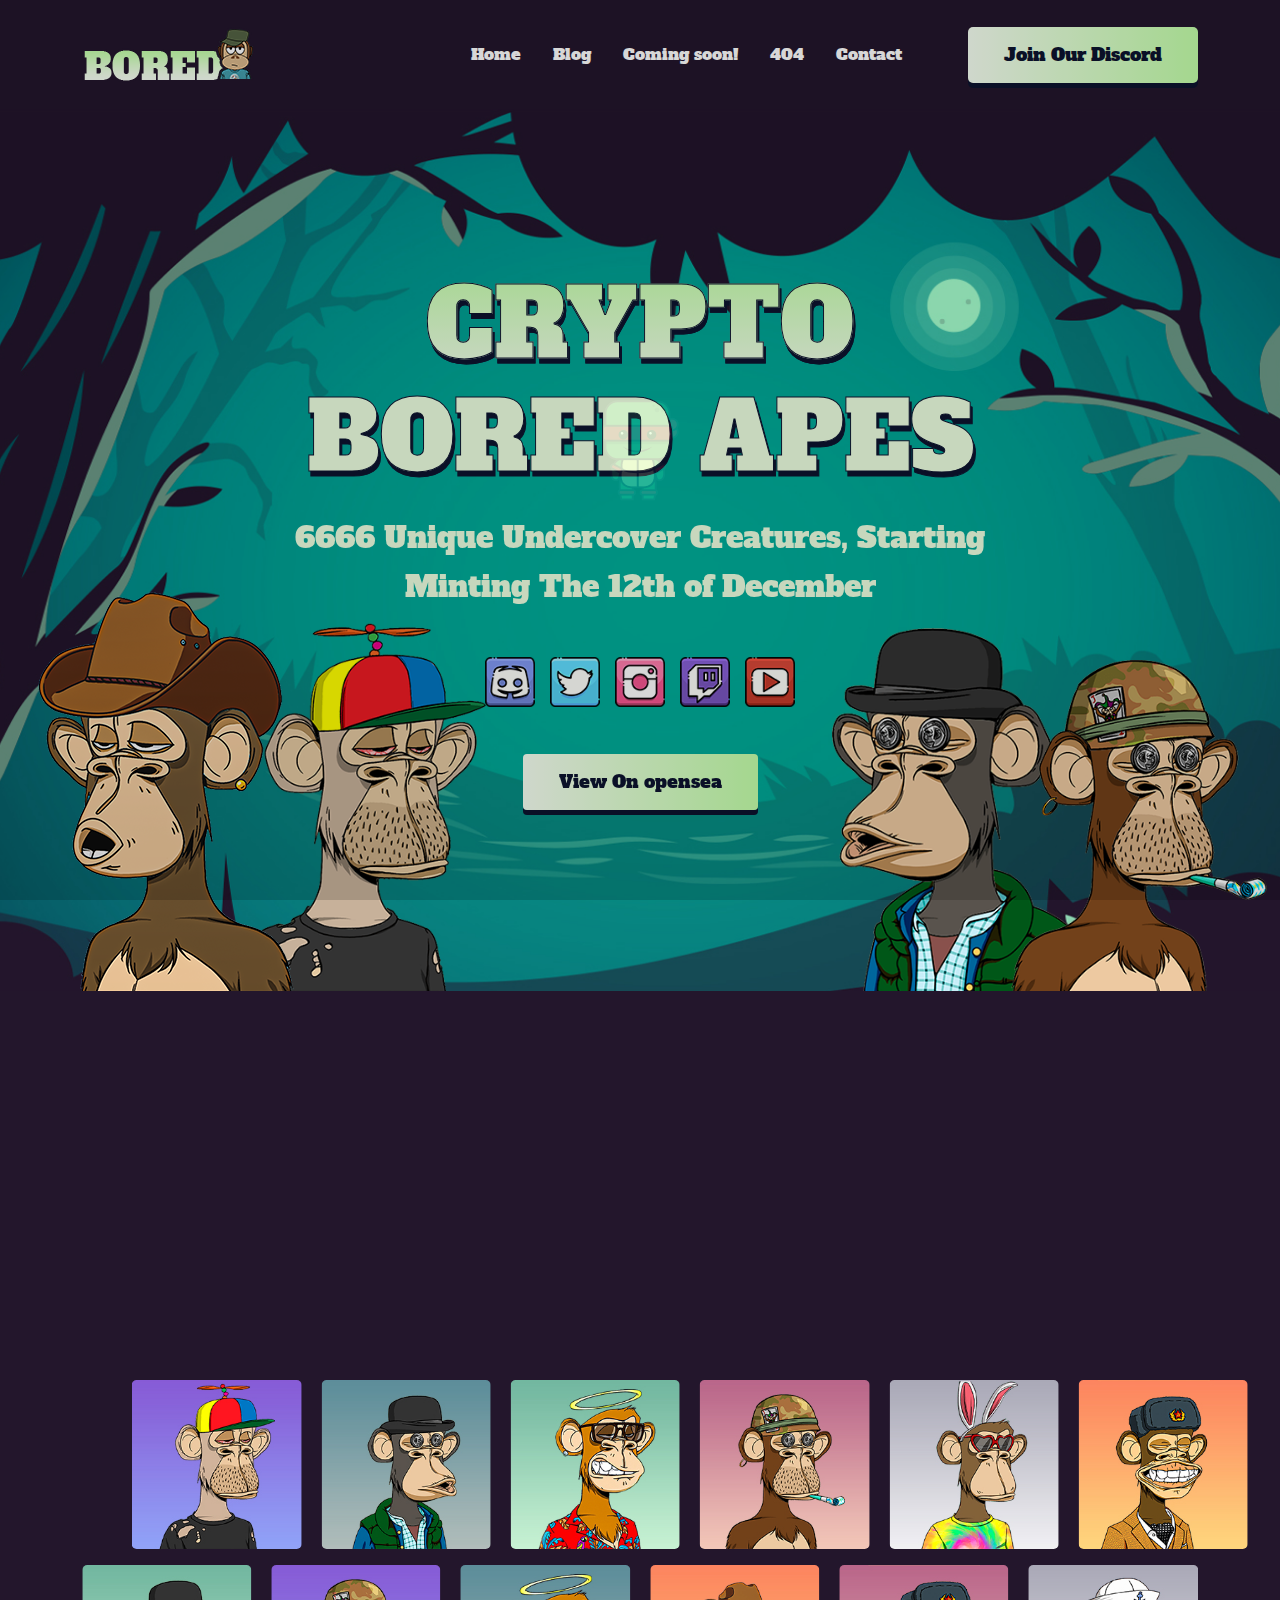
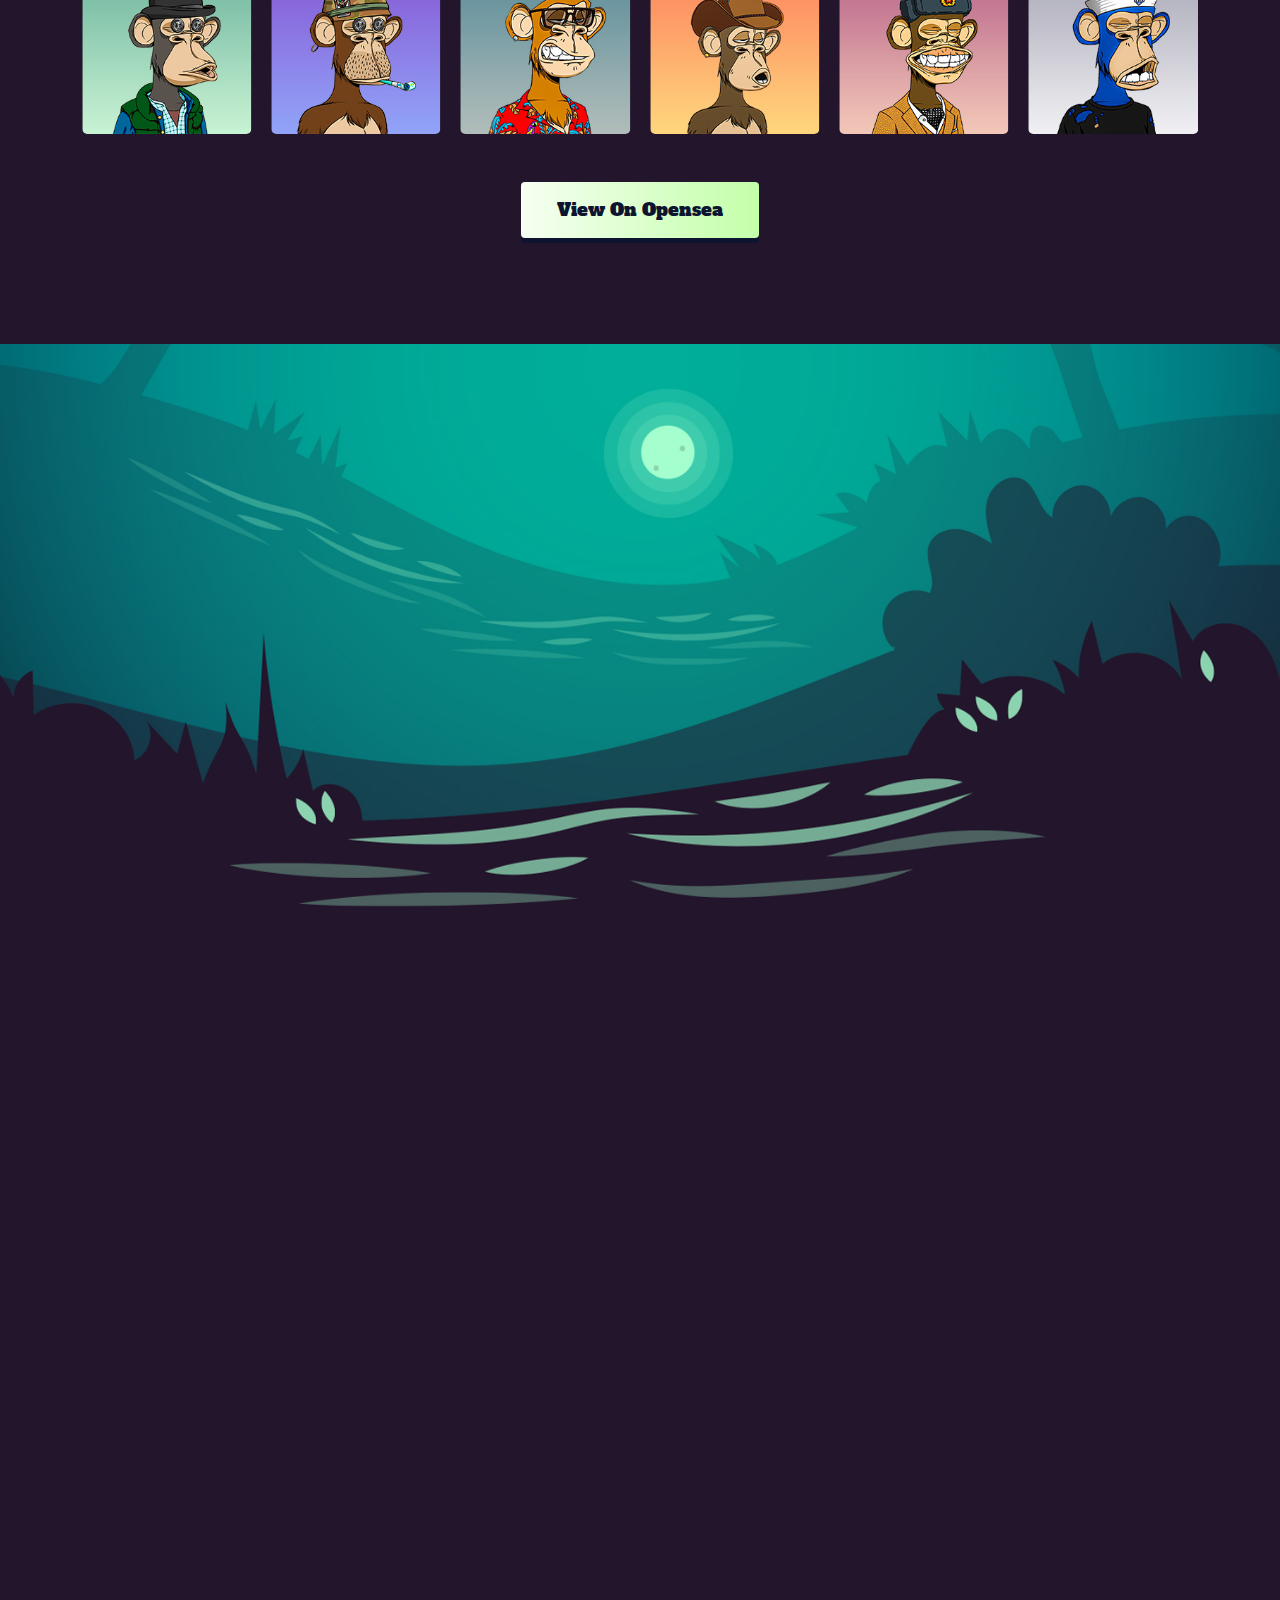
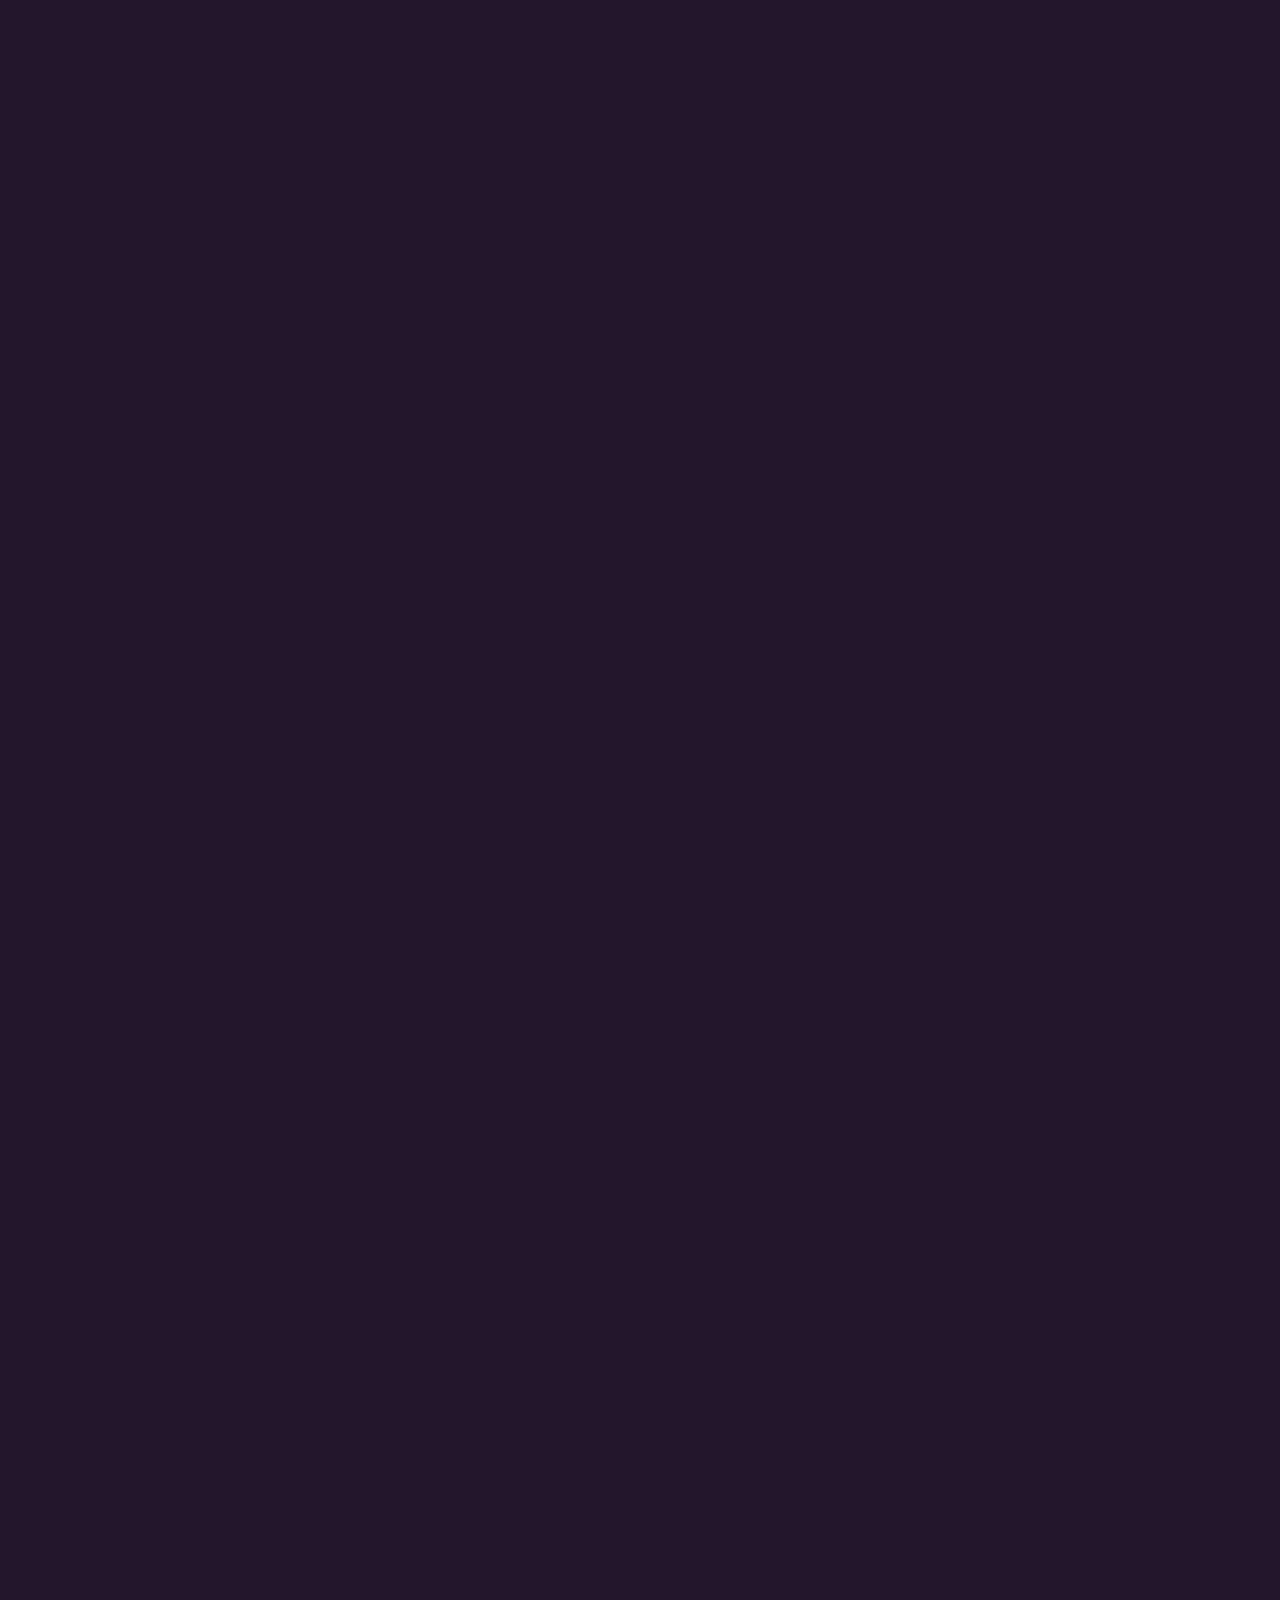
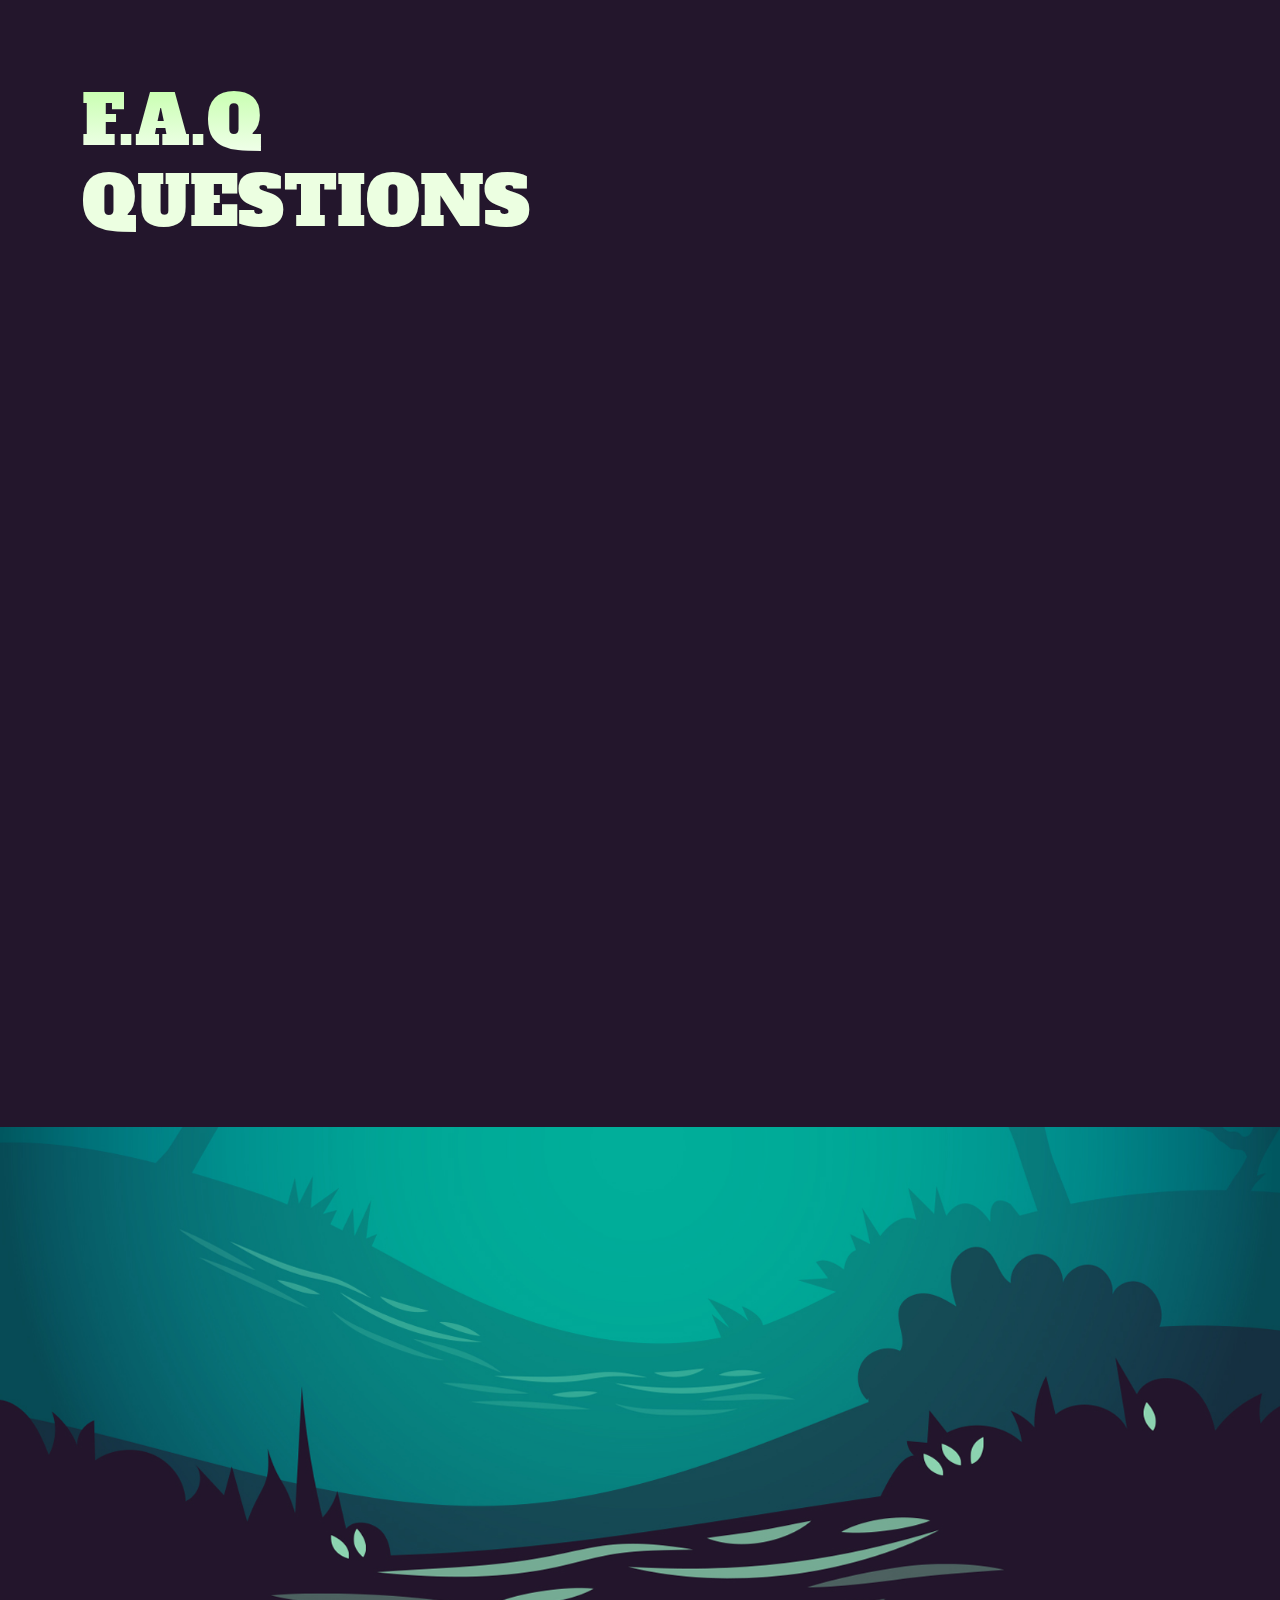
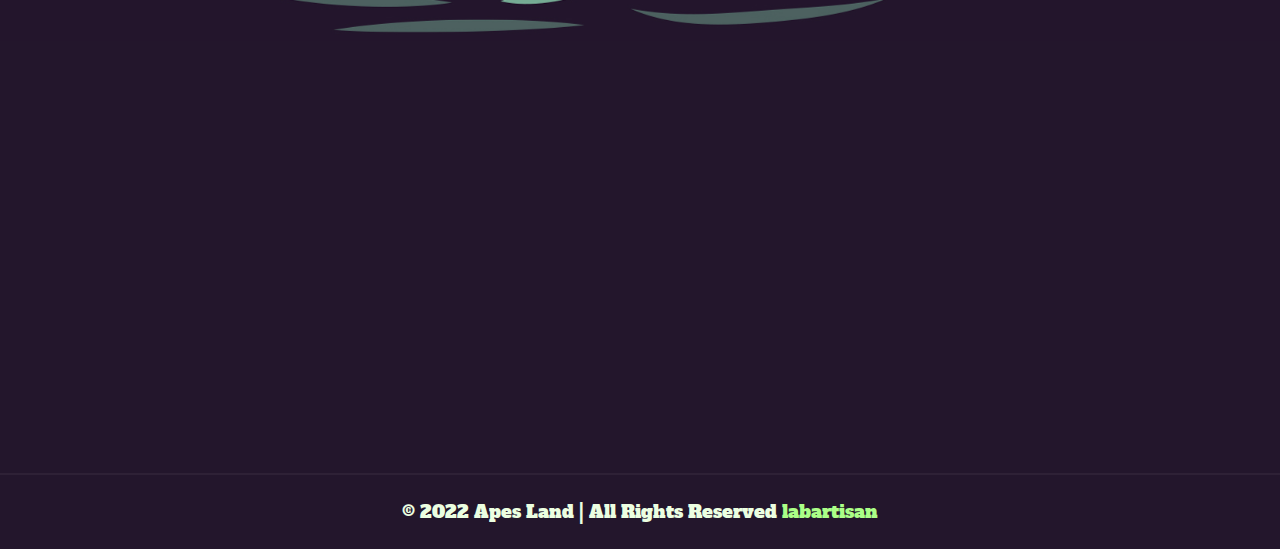
==== index.html @ b82b6f19 "master" ====
<!DOCTYPE html>
<html lang="en">

<head>
    <meta charset="UTF-8">
    <meta http-equiv="X-UA-Compatible" content="IE=edge">
    <meta name="viewport" content="width=device-width, initial-scale=1.0">
    <title>Niftyland- NFT landing page HTML Template</title>

    <link rel="shortcut icon" href="assets/images/favicon.png" type="image/x-icon">

    <link rel="stylesheet" href="assets/css/bootstrap.min.css">
    <link rel="stylesheet" href="assets/css/aos.css">
    <link rel="stylesheet" href="assets/css/all.min.css">
    <link rel="stylesheet" href="assets/css/lightcase.css">
    <link rel="stylesheet" href="assets/css/swiper-bundle.min.css">

    <!-- main css for template -->
    <link rel="stylesheet" href="assets/css/style.css">
</head>

<body>

    <!-- ===============>> Preloader start here <<================= -->
    <div class="preloader">
        <img src="assets/images/logo/preloader.png" alt="SuperHero">
    </div>
    <!-- ===============>> Preloader end here <<================= -->



    <!-- ================> header section start here <================== -->
    <header class="header">
        <div class="container">
            <nav class="navbar navbar-expand-xl">
                <a class="navbar-brand" href="index.html"><img src="assets/images/logo/logo.png" alt="Niftyland"></a>
                <button class="navbar-toggler collapsed" type="button" data-bs-toggle="collapse"
                    data-bs-target="#navbarNavAltMarkup" aria-controls="navbarNavAltMarkup" aria-expanded="false"
                    aria-label="Toggle navigation">
                    <span class="navbar-toggler--icon"></span>
                </button>
                <div class="collapse navbar-collapse justify-content-end" id="navbarNavAltMarkup">
                    <div class="navbar-nav">
                        <a class="nav-link" aria-current="page" href="index.html">Home</a>
                        <a class="nav-link" href="blog.html">Blog</a>
                        <a class="nav-link" href="coming-soon.html">Coming soon!</a>
                        <a class="nav-link" href="404.html">404</a>
                        <a class="nav-link" href="contact.html">Contact</a>
                    </div>
                    <div class="social-btns">

                        <a href="#" class="default-btn">
                            <span>Join Our Discord</span>
                        </a>
                    </div>

                </div>
            </nav>
        </div>

    </header>
    <!-- ================> header section end here <================== -->



    <!-- ================> Banner section start here <================== -->
    <section id="home" class="banner" style="background-image: url(assets/images/banner/banner-bg.jpg);">
        <div class="container">
            <div class="banner__wrapper">
                <div class="row g-5 align-items-center justify-content-center">
                    <div class="col">
                        <div class="banner__content text-center" data-aos="fade-up" data-aos-duration="2000">
                            <h1 class="text--3d text-uppercase"> <span class="color--gradient-y">Crypto</span> <br>
                                Bored Apes</h1>
                            <p>6666 Unique Undercover Creatures, Starting
                                Minting The 12th of December</p>

                            <ul class="social justify-content-center mb-5">
                                <li class="social__item">
                                    <a href="#" class="social__link"><img src="assets/images/social/discord.png"
                                            alt="Discord"></a>
                                </li>
                                <li class="social__item">
                                    <a href="#" class="social__link"><img src="assets/images/social/twitter.png"
                                            alt="Twitter"></a>
                                </li>
                                <li class="social__item">
                                    <a href="#" class="social__link"><img src="assets/images/social/instagram.png"
                                            alt="Instagram"></a>
                                </li>
                                <li class="social__item">
                                    <a href="#" class="social__link"><img src="assets/images/social/twitch.png"
                                            alt="Twitch"></a>
                                </li>
                                <li class="social__item">
                                    <a href="#" class="social__link"><img src="assets/images/social/youtube.png"
                                            alt="Youtube"></a>
                                </li>
                            </ul>
                            <a href="#" class="default-btn">View On opensea</a>
                        </div>
                    </div>
                </div>
            </div>
        </div>
        <ul class="banner__apes">
            <li class="banner__apes-item aos-init aos-animate" data-aos="fade-up" data-aos-duration="1500">
                <img src="assets/images/banner/apes/01.png" alt="Ape Image">
            </li>
            <li class="banner__apes-item aos-init aos-animate" data-aos="fade-right" data-aos-duration="1000">
                <img src="assets/images/banner/apes/02.png" alt="Ape Image">
            </li>
            <li class="banner__apes-item aos-init aos-animate" data-aos="fade-up" data-aos-duration="1500">
                <img src="assets/images/banner/apes/03.png" alt="Ape Image">
            </li>
            <li class="banner__apes-item aos-init aos-animate" data-aos="fade-left" data-aos-duration="1000">
                <img src="assets/images/banner/apes/04.png" alt="Ape Image">
            </li>
        </ul>
    </section>
    <!-- ================> Banner section end here <================== -->



    <!-- ================> Collection section start here <================== -->
    <section class="collection padding-top padding-bottom" id="collection">
        <div class="container">
            <div class="section-header aos-animate aos-init" data-aos="fade-up" data-aos-duration="1000">
                <div class="section-header__content">
                    <h2> <span class="color--gradient-y">The</span> Collection</h2>
                    <p>6,666 Unique Digital Bored Apes Trying to Blend With The Norites On The Plygon Blockchain.</p>
                </div>
            </div>
            <div class="collection__wrapper">
                <div class="collection__thumb">
                    <div class="swiper collection__thumb-slider-1 mb-3">
                        <div class="swiper-wrapper">
                            <div class="swiper-slide">
                                <div class="collection__thumb-item">
                                    <img src="assets/images/collection/01.jpg" alt="NFT Image">
                                </div>
                            </div>
                            <div class="swiper-slide">
                                <div class="collection__thumb-item">
                                    <img src="assets/images/collection/02.jpg" alt="NFT Image">
                                </div>
                            </div>
                            <div class="swiper-slide">
                                <div class="collection__thumb-item">
                                    <img src="assets/images/collection/03.jpg" alt="NFT Image">
                                </div>
                            </div>
                            <div class="swiper-slide">
                                <div class="collection__thumb-item">
                                    <img src="assets/images/collection/04.jpg" alt="NFT Image">
                                </div>
                            </div>
                            <div class="swiper-slide">
                                <div class="collection__thumb-item">
                                    <img src="assets/images/collection/05.jpg" alt="NFT Image">
                                </div>
                            </div>
                            <div class="swiper-slide">
                                <div class="collection__thumb-item">
                                    <img src="assets/images/collection/06.jpg" alt="NFT Image">
                                </div>
                            </div>
                        </div>
                    </div>
                    <div class="swiper collection__thumb-slider-2">
                        <div class="swiper-wrapper">
                            <div class="swiper-slide">
                                <div class="collection__thumb-item">
                                    <img src="assets/images/collection/07.jpg" alt="NFT Image">
                                </div>
                            </div>
                            <div class="swiper-slide">
                                <div class="collection__thumb-item">
                                    <img src="assets/images/collection/08.jpg" alt="NFT Image">
                                </div>
                            </div>
                            <div class="swiper-slide">
                                <div class="collection__thumb-item">
                                    <img src="assets/images/collection/09.jpg" alt="NFT Image">
                                </div>
                            </div>
                            <div class="swiper-slide">
                                <div class="collection__thumb-item">
                                    <img src="assets/images/collection/10.jpg" alt="NFT Image">
                                </div>
                            </div>
                            <div class="swiper-slide">
                                <div class="collection__thumb-item">
                                    <img src="assets/images/collection/11.jpg" alt="NFT Image">
                                </div>
                            </div>
                            <div class="swiper-slide">
                                <div class="collection__thumb-item">
                                    <img src="assets/images/collection/12.jpg" alt="NFT Image">
                                </div>
                            </div>
                        </div>
                    </div>
                    <div class="text-center mt-5">
                        <a href="#" class="default-btn">View On Opensea</a>
                    </div>
                </div>

            </div>
        </div>
    </section>
    <!-- ================> Collection section end here <================== -->



    <!-- ================> Mint section start here <================== -->
    <section id="mint" class="mint padding-top padding-bottom bg--cover"
        style="background-image: url(assets/images/mint/bg.jpg);">
        <div class="container">
            <div class="mint__wrapper">
                <div class="row g-5 align-items-end">
                    <div class="col-lg-6">
                        <div class="mint__content aos-animate aos-init" data-aos="fade-right" data-aos-duration="1000">
                            <div class="row gy-5 gx-4 align-items-center">
                                <div class="col-6">
                                    <div class="mint__item">
                                        <div class="mint__inner">
                                            <h6 class="mint__sub-title">Project Size</h6>
                                            <h2 class="mint__numbers">6,666</h2>
                                            <h4 class="mint__name text-uppercase">NFT's</h4>
                                        </div>
                                    </div>
                                </div>
                                <div class="col-6">
                                    <div class="mint__item">
                                        <div class="mint__inner">
                                            <h6 class="mint__sub-title">Mint Price</h6>
                                            <h2 class="mint__numbers">3.078</h2>
                                            <h4 class="mint__name text-uppercase">Polygon</h4>
                                        </div>
                                    </div>
                                </div>
                                <div class="col-6">
                                    <div class="mint__item">
                                        <div class="mint__inner">
                                            <h6 class="mint__sub-title">Mint Date</h6>
                                            <h2 class="mint__numbers">11th*</h2>
                                            <h4 class="mint__name text-uppercase">February</h4>
                                        </div>
                                    </div>
                                </div>
                                <div class="col-6">
                                    <div class="text-start">
                                        <a href="#" class="default-btn">Mint Now</a>
                                    </div>
                                </div>
                            </div>
                        </div>
                    </div>
                    <div class="col-lg-6">
                        <div class="mint__thumb aos-init aos-animate" data-aos="fade-up" data-aos-duration="1000">
                            <img src="assets/images/mint/01.png" alt="Minting Image">
                        </div>
                    </div>
                </div>
            </div>
        </div>
        <div class="monkey-icon">
            <img src="assets/images/mint/monkey.png" alt="Monkey Icon">
        </div>
    </section>
    <!-- ================> Mint section end here <================== -->


    <!-- ================>Roadmap section start here <================== -->
    <section class="roadmap padding-top padding-bottom" id="roadmap">
        <div class="container">
            <div class="section-header aos-init aos-animate" data-aos="fade-up" data-aos-duration="1000">
                <div class="section-header__content">
                    <h2> <span class="color--gradient-y"> Bored Apes</span> Roadmap</h2>
                    <p>This is our roadmap so far, but this is only the beginning
                        we want to build our project around our community, so if
                        you have more ideas we are all ears</p>
                </div>
            </div>
            <div class="roadmap__wrapper">
                <div class="row g-4">
                    <div class="col-lg-4 col-md-6">
                        <div class="roadmap__item aos-animate aos-init" data-aos="fade-left" data-aos-duration="1000">
                            <div class="roadmap__inner">
                                <div class="roadmap__thumb">
                                    <img src="assets/images/roadmap/01.png" alt="Roadmap Icon">
                                </div>
                                <div class="roadmap__content">
                                    <h4>Launch Initiaed</h4>
                                    <p>6666 crypto bored apes will be ready to minted from he crypto stay tuned for the
                                        white list!</p>
                                </div>
                            </div>
                        </div>
                    </div>
                    <div class="col-lg-4 col-md-6">
                        <div class="roadmap__item aos-animate aos-init" data-aos="fade-left" data-aos-duration="1000"
                            data-aos-delay="400">
                            <div class="roadmap__inner">
                                <div class="roadmap__thumb">
                                    <img src="assets/images/roadmap/02.png" alt="Roadmap Icon">
                                </div>
                                <div class="roadmap__content">
                                    <h4>Physical Merch</h4>
                                    <p>6666 crypto bored apes will be ready to minted from he crypto stay tuned for the
                                        white list!</p>
                                </div>
                            </div>
                        </div>
                    </div>
                    <div class="col-lg-4 col-md-6">
                        <div class="roadmap__item aos-animate aos-init" data-aos="fade-left" data-aos-duration="1000"
                            data-aos-delay="800">
                            <div class="roadmap__inner">
                                <div class="roadmap__thumb">
                                    <img src="assets/images/roadmap/03.png" alt="Roadmap Icon">
                                </div>
                                <div class="roadmap__content">
                                    <h4>The Apes Lands</h4>
                                    <p>6666 crypto bored apes will be ready to minted from he crypto stay tuned for the
                                        white list!</p>
                                </div>
                            </div>
                        </div>
                    </div>

                    <div class="col-lg-4 col-md-6">
                        <div class="roadmap__item aos-animate aos-init" data-aos="fade-up" data-aos-duration="1000">
                            <div class="roadmap__inner">
                                <div class="roadmap__thumb">
                                    <img src="assets/images/roadmap/04.png" alt="Roadmap Icon">
                                </div>
                                <div class="roadmap__content">
                                    <h4>Bored Apes Game</h4>
                                    <p>6666 crypto bored apes will be ready to minted from he crypto stay tuned for the
                                        white list!</p>
                                </div>
                            </div>
                        </div>
                    </div>
                    <div class="col-lg-4 col-md-6">
                        <div class="roadmap__item aos-animate aos-init" data-aos="fade-up" data-aos-duration="1000"
                            data-aos-delay="400">
                            <div class="roadmap__inner">
                                <div class="roadmap__thumb">
                                    <img src="assets/images/roadmap/05.png" alt="Roadmap Icon">
                                </div>
                                <div class="roadmap__content">
                                    <h4>Launch Metaverse</h4>
                                    <p>6666 crypto bored apes will be ready to minted from he crypto stay tuned for the
                                        white list!</p>
                                </div>
                            </div>
                        </div>
                    </div>
                    <div class="col-lg-4 col-md-6">
                        <div class="roadmap__item aos-animate aos-init" data-aos="fade-up" data-aos-duration="1000"
                            data-aos-delay="800">
                            <div class="roadmap__inner">
                                <div class="roadmap__thumb">
                                    <img src="assets/images/roadmap/06.png" alt="Roadmap Icon">
                                </div>
                                <div class="roadmap__content">
                                    <h4>Upcoming Dapps</h4>
                                    <p>6666 crypto bored apes will be ready to minted from he crypto stay tuned for the
                                        white list!</p>
                                </div>
                            </div>
                        </div>
                    </div>
                </div>
            </div>
        </div>
    </section>
    <!-- ================>Roadmap section end here <================== -->


    <!-- ================>Team section start here <================== -->
    <section class="team padding-top padding-bottom bg--fixed" style="background-image: url(assets/images/team/bg.jpg);"
        id="team">
        <div class="container">
            <div class="section-header aos-init aos-animate" data-aos="fade-up" data-aos-duration="1000">
                <div class="section-header__content">
                    <h2 class="text--3d"> <span class="color--gradient-y d-block"> Meet</span> Our Team</h2>
                    <p>Some teams call themselves a family, but we actually are one! all
                        designers with a passion for art</p>
                </div>
            </div>
            <div class="team__wrapper">
                <div
                    class="row justify-content-center row-cols-1 row-cols-sm-2 row-cols-lg-3 row-cols-xl-4 row-cols-xxl-5 g-3">
                    <div class="col">
                        <div class="team__item" data-aos="flip-right" data-aos-duration="1000">
                            <div class="team__inner">
                                <div class="team__thumb">
                                    <img src="assets/images/team/01.png" alt="team Image">
                                </div>
                                <div class="team__content">
                                    <h5><a href="#">Johann Row</a></h5>
                                    <p>UI/UX Designer</p>
                                </div>
                            </div>
                        </div>
                    </div>
                    <div class="col">
                        <div class="team__item" data-aos="flip-right" data-aos-duration="1000">
                            <div class="team__inner">
                                <div class="team__thumb">
                                    <img src="assets/images/team/02.png" alt="team Image">
                                </div>
                                <div class="team__content">
                                    <h5><a href="#">Robinor Uep</a></h5>
                                    <p>NFT Marketer</p>
                                </div>
                            </div>
                        </div>
                    </div>
                    <div class="col">
                        <div class="team__item" data-aos="flip-right" data-aos-duration="1000">
                            <div class="team__inner">
                                <div class="team__thumb">
                                    <img src="assets/images/team/03.png" alt="team Image">
                                </div>
                                <div class="team__content">
                                    <h5><a href="#">jhon Doe</a></h5>
                                    <p>The Developer</p>
                                </div>
                            </div>
                        </div>
                    </div>
                    <div class="col">
                        <div class="team__item" data-aos="flip-right" data-aos-duration="1000">
                            <div class="team__inner">
                                <div class="team__thumb">
                                    <img src="assets/images/team/04.png" alt="team Image">
                                </div>
                                <div class="team__content">
                                    <h5><a href="#">Sammlie tom</a></h5>
                                    <p>3d Artist</p>
                                </div>
                            </div>
                        </div>
                    </div>
                    <div class="col">
                        <div class="team__item" data-aos="flip-right" data-aos-duration="1000">
                            <div class="team__inner">
                                <div class="team__thumb">
                                    <img src="assets/images/team/05.png" alt="team Image">
                                </div>
                                <div class="team__content">
                                    <h5><a href="#">Emanuel Elp</a></h5>
                                    <p>CTO</p>
                                </div>
                            </div>
                        </div>
                    </div>
                </div>
            </div>
        </div>
    </section>
    <!-- ================>Team section end here <================== -->



    <!-- ================FAQ section start here <================== -->
    <section id="faq" class="faq padding-top padding-bottom">
        <div class="container">
            <div class="faq__wrapper">
                <div class="row align-items-center g-5">
                    <div class="col-lg-6">
                        <div class="section-header">
                            <div class="section-header__content text-start">
                                <h2 class="mx-0"> <span class="color--gradient-y d-block"> F.A.Q</span> Questions
                                </h2>
                            </div>
                        </div>
                        <div class="accordion" id="faqAccordion2">
                            <div class="row g-3">
                                <div class="col-12">
                                    <div class="accordion__item" data-aos="fade-up" data-aos-duration="1000">
                                        <div class="accordion__header" id="faq1">
                                            <button class="accordion__button collapsed" type="button"
                                                data-bs-toggle="collapse" data-bs-target="#faqBody1"
                                                aria-expanded="false" aria-controls="faqBody1">
                                                01
                                                When is the official launch? <span class="plus-icon"></span>
                                            </button>
                                        </div>
                                        <div id="faqBody1" class="accordion-collapse collapse" aria-labelledby="faq1"
                                            data-bs-parent="#faqAccordion2">
                                            <div class="accordion__body">
                                                We want provide our community with the best quality art from real artist
                                                for afordable price
                                                That is why we chose mint price of 0.22 ETH (+ gas fee). If you are
                                                planning to hold your Bulls
                                                you will bee rewarded with FEE Apes Land approximatey 6-8 weeks after
                                                the official launch
                                                02
                                                What will the mint price be?.
                                            </div>
                                        </div>
                                    </div>
                                </div>
                                <div class="col-12">
                                    <div class="accordion__item" data-aos="fade-up" data-aos-duration="1100">
                                        <div class="accordion__header" id="faq2">
                                            <button class="accordion__button" type="button" data-bs-toggle="collapse"
                                                data-bs-target="#faqBody2" aria-expanded="true"
                                                aria-controls="faqBody2">
                                                02
                                                What will the mint price be? <span class="plus-icon"></span>
                                            </button>
                                        </div>
                                        <div id="faqBody2" class="accordion-collapse collapse show"
                                            aria-labelledby="faq2" data-bs-parent="#faqAccordion2">
                                            <div class="accordion__body">
                                                We want provide our community with the best quality art from real artist
                                                for afordable price
                                                That is why we chose mint price of 0.22 ETH (+ gas fee). If you are
                                                planning to hold your Bulls
                                                you will bee rewarded with FEE Apes Land approximatey 6-8 weeks after
                                                the official launch
                                                02
                                                What will the mint price be?.
                                            </div>
                                        </div>
                                    </div>
                                </div>
                                <div class="col-12">
                                    <div class="accordion__item" data-aos="fade-up" data-aos-duration="1200">
                                        <div class="accordion__header" id="faq3">
                                            <button class="accordion__button collapsed" type="button"
                                                data-bs-toggle="collapse" data-bs-target="#faqBody3"
                                                aria-expanded="false" aria-controls="faqBody3">
                                                03
                                                How does the raffle work?<span class="plus-icon"></span>
                                            </button>
                                        </div>
                                        <div id="faqBody3" class="accordion-collapse collapse" aria-labelledby="faq3"
                                            data-bs-parent="#faqAccordion2">
                                            <div class="accordion__body">
                                                We want provide our community with the best quality art from real artist
                                                for afordable price
                                                That is why we chose mint price of 0.22 ETH (+ gas fee). If you are
                                                planning to hold your Bulls
                                                you will bee rewarded with FEE Apes Land approximatey 6-8 weeks after
                                                the official launch
                                                03
                                                How does the raffle work?
                                            </div>
                                        </div>
                                    </div>
                                </div>
                                <div class="col-12">
                                    <div class="accordion__item" data-aos="fade-up" data-aos-duration="1300">
                                        <div class="accordion__header" id="faq4">
                                            <button class="accordion__button collapsed" type="button"
                                                data-bs-toggle="collapse" data-bs-target="#faqBody4"
                                                aria-expanded="false" aria-controls="faqBody4">
                                                04
                                                How do I get a FREE Apes Land?<span class="plus-icon"></span>
                                            </button>
                                        </div>
                                        <div id="faqBody4" class="accordion-collapse collapse" aria-labelledby="faq4"
                                            data-bs-parent="#faqAccordion2">
                                            <div class="accordion__body">
                                                We want provide our community with the best quality art from real artist
                                                for afordable price
                                                That is why we chose mint price of 0.22 ETH (+ gas fee). If you are
                                                planning to hold your Bulls
                                                you will bee rewarded with FEE Crypto Hero approximatey 6-8 weeks after
                                                the official launch
                                                04
                                                How do I get a FREE Apes Land?
                                            </div>
                                        </div>
                                    </div>
                                </div>
                                <div class="col-12">
                                    <div class="accordion__item" data-aos="fade-up" data-aos-duration="1400">
                                        <div class="accordion__header" id="faq5">
                                            <button class="accordion__button collapsed" type="button"
                                                data-bs-toggle="collapse" data-bs-target="#faqBody5"
                                                aria-expanded="false" aria-controls="faqBody5">
                                                05
                                                How do I get whitelisted?<span class="plus-icon"></span>
                                            </button>
                                        </div>
                                        <div id="faqBody5" class="accordion-collapse collapse" aria-labelledby="faq5"
                                            data-bs-parent="#faqAccordion2">
                                            <div class="accordion__body">
                                                We want provide our community with the best quality art from real artist
                                                for afordable price
                                                That is why we chose mint price of 0.22 ETH (+ gas fee). If you are
                                                planning to hold your Bulls
                                                you will bee rewarded with FEE Apes Land approximatey 6-8 weeks after
                                                the official launch
                                                05
                                                How do I get whitelisted?
                                            </div>
                                        </div>
                                    </div>
                                </div>
                                <div class="col-12">
                                    <div class="accordion__item" data-aos="fade-up" data-aos-duration="1500">
                                        <div class="accordion__header" id="faq6">
                                            <button class="accordion__button collapsed" type="button"
                                                data-bs-toggle="collapse" data-bs-target="#faqBody6"
                                                aria-expanded="false" aria-controls="faqBody6">
                                                06
                                                How can I use my NFT ?<span class="plus-icon"></span>
                                            </button>
                                        </div>
                                        <div id="faqBody6" class="accordion-collapse collapse" aria-labelledby="faq6"
                                            data-bs-parent="#faqAccordion2">
                                            <div class="accordion__body">
                                                We want provide our community with the best quality art from real artist
                                                for afordable price
                                                That is why we chose mint price of 0.22 ETH (+ gas fee). If you are
                                                planning to hold your Bulls
                                                you will bee rewarded with FEE Apes Land approximatey 6-8 weeks after
                                                the official launch
                                                06
                                                How can I use my NFT ?
                                            </div>
                                        </div>
                                    </div>
                                </div>
                            </div>
                        </div>
                    </div>
                    <div class="col-lg-6">
                        <div class="faq__thumb text-center aos-init aos-animate" data-aos-duration="2000"
                            data-aos="zoom-in-right">
                            <img src="assets/images/faq/01.png" alt="FAQ Image">
                        </div>
                    </div>
                </div>
            </div>
        </div>
    </section>
    <!-- ================FAQ section end here <================== -->



    <!-- ================>Community section start here <================== -->
    <section class="community padding-top padding-bottom" style="background-image:url(assets/images/community/bg.jpg)">
        <div class="container">
            <div class="comminity__wrapper">
                <div class="community__content text-center" data-aos="zoom-in" data-aos-duration="1000">
                    <h2 class="text--3d"><span class="color--gradient-y d-block">Join The </span> Crypto Bored Apes</h2>
                    <p>Join a genuine community of 150,000 Apes!</p>
                    <a href="#" class="default-btn"><span>Join Our Discord</span></a>
                </div>
            </div>
        </div>
    </section>
    <!-- ================>Community section end here <================== -->




    <!-- ================> Footer section start here <================== -->
    <footer class="footer">
        <div class="footer__wrapper padding-top padding-bottom aos-animate aos-ini" data-aos="fade-up"
            data-aos-duration="1000">
            <div class="container">
                <div class="footer__content text-center t">
                    <h2 class="color--gradient-y">Follow Us!</h2>
                    <p>If two Heads Area Better Than One, 6666 Heads Should Be Way Better! Join Our Community.</p>
                    <ul class="social justify-content-center">
                        <li class="social__item">
                            <a href="#" class="social__link"><img src="assets/images/social/discord.png"
                                    alt="Discord"></a>
                        </li>
                        <li class="social__item">
                            <a href="#" class="social__link"><img src="assets/images/social/twitter.png"
                                    alt="Twitter"></a>
                        </li>
                        <li class="social__item">
                            <a href="#" class="social__link"><img src="assets/images/social/instagram.png"
                                    alt="Instagram"></a>
                        </li>
                        <li class="social__item">
                            <a href="#" class="social__link"><img src="assets/images/social/twitch.png"
                                    alt="Twitch"></a>
                        </li>
                        <li class="social__item">
                            <a href="#" class="social__link"><img src="assets/images/social/youtube.png"
                                    alt="Youtube"></a>
                        </li>
                    </ul>
                </div>
            </div>
        </div>
        <div class="footer__copyright">
            <div class="container">
                <div class="text-center py-4">
                    <p class=" mb-0">© 2022 Apes Land | All Rights Reserved <a href="#" class="color--theme-color">
                            labartisan</a> </p>
                </div>
            </div>
        </div>
    </footer>
    <!-- ================> Footer section end here <================== -->

    <!-- vendor plugins -->
    <script src="assets/js/jquery-3.6.0.min.js"></script>
    <script src="assets/js/bootstrap.bundle.min.js"></script>
    <script src="assets/js/all.min.js"></script>
    <script src="assets/js/swiper-bundle.min.js"></script>
    <script src="assets/js/aos.js"></script>
    <script src="assets/js/lightcase.js"></script>
    <script src="assets/js/countdown.min.js"></script>
    <script src="assets/js/custom.js"></script>
</body>

</html>
---- assets/css/lightcase.css ----
/**
 * Lightcase - jQuery Plugin
 * The smart and flexible Lightbox Plugin.
 *
 * @author		Cornel Boppart <cornel@bopp-art.com>
 * @copyright	Author
 *
 * @version		2.5.0 (11/03/2018)
 */
/**
 * Lightcase settings
 *
 * Note: Override default settings for your project without touching this source code by simply
 * defining those variables within a SASS map called '$lightcase-custom'.
 *
 * // Example usage
 * $lightcase-custom: (
 *   'breakpoint': 768px
 * );
 */
@font-face {
  font-family: 'lightcase';
  src: url("../fonts/lightcase.eot?55356177");
  src: url("../fonts/lightcase.eot?55356177#iefix") format("embedded-opentype"), url("../fonts/lightcase.woff?55356177") format("woff"), url("../fonts/lightcase.ttf?55356177") format("truetype"), url("../fonts/lightcase.svg?55356177#lightcase") format("svg");
  font-weight: normal;
  font-style: normal;
}
/* line 12, ../scss/components/fonts/_font-lightcase.scss */
[class*='lightcase-icon-']:before {
  font-family: 'lightcase', sans-serif;
  font-style: normal;
  font-weight: normal;
  speak: none;
  display: inline-block;
  text-decoration: inherit;
  width: 1em;
  text-align: center;
  /* For safety - reset parent styles, that can break glyph codes*/
  font-variant: normal;
  text-transform: none;
  /* fix buttons height, for twitter bootstrap */
  line-height: 1em;
  /* Uncomment for 3D effect */
  /* text-shadow: 1px 1px 1px rgba(127, 127, 127, 0.3); */
}

/* Codes */
/* line 35, ../scss/components/fonts/_font-lightcase.scss */
.lightcase-icon-play:before {
  content: '\e800';
}

/* line 36, ../scss/components/fonts/_font-lightcase.scss */
.lightcase-icon-pause:before {
  content: '\e801';
}

/* line 37, ../scss/components/fonts/_font-lightcase.scss */
.lightcase-icon-close:before {
  content: '\e802';
}

/* line 38, ../scss/components/fonts/_font-lightcase.scss */
.lightcase-icon-prev:before {
  content: '\e803';
}

/* line 39, ../scss/components/fonts/_font-lightcase.scss */
.lightcase-icon-next:before {
  content: '\e804';
}

/* line 40, ../scss/components/fonts/_font-lightcase.scss */
.lightcase-icon-spin:before {
  content: '\e805';
}

/**
 * Mixin providing icon defaults to be used on top of font-lightcase.
 *
 * Example usage:
 * @include icon(#e9e9e9)
 */
/**
 * Mixin providing icon defaults including a hover status to be used
 * on top of font-lightcase.
 *
 * Example usage:
 * @include icon-hover(#e9e9e9, #fff)
 */
/**
 * Provides natural content overflow behavior and scrolling support
 * even so for touch devices.
 *
 * Example usage:
 * @include overflow()
 */
/**
 * Neutralizes/resets dimensions including width, height, position as well as margins,
 * paddings and styles. Used to enforce a neutral and unstyled look and behavoir!
 *
 * Example usage:
 * @include clear(true)
 *
 * @param boolean $important
 */
@-webkit-keyframes lightcase-spin {
  0% {
    -webkit-transform: rotate(0deg);
    -moz-transform: rotate(0deg);
    -o-transform: rotate(0deg);
    transform: rotate(0deg);
  }
  100% {
    -webkit-transform: rotate(359deg);
    -moz-transform: rotate(359deg);
    -o-transform: rotate(359deg);
    transform: rotate(359deg);
  }
}
@-moz-keyframes lightcase-spin {
  0% {
    -webkit-transform: rotate(0deg);
    -moz-transform: rotate(0deg);
    -o-transform: rotate(0deg);
    transform: rotate(0deg);
  }
  100% {
    -webkit-transform: rotate(359deg);
    -moz-transform: rotate(359deg);
    -o-transform: rotate(359deg);
    transform: rotate(359deg);
  }
}
@-o-keyframes lightcase-spin {
  0% {
    -webkit-transform: rotate(0deg);
    -moz-transform: rotate(0deg);
    -o-transform: rotate(0deg);
    transform: rotate(0deg);
  }
  100% {
    -webkit-transform: rotate(359deg);
    -moz-transform: rotate(359deg);
    -o-transform: rotate(359deg);
    transform: rotate(359deg);
  }
}
@-ms-keyframes lightcase-spin {
  0% {
    -webkit-transform: rotate(0deg);
    -moz-transform: rotate(0deg);
    -o-transform: rotate(0deg);
    transform: rotate(0deg);
  }
  100% {
    -webkit-transform: rotate(359deg);
    -moz-transform: rotate(359deg);
    -o-transform: rotate(359deg);
    transform: rotate(359deg);
  }
}
@keyframes lightcase-spin {
  0% {
    -webkit-transform: rotate(0deg);
    -moz-transform: rotate(0deg);
    -o-transform: rotate(0deg);
    transform: rotate(0deg);
  }
  100% {
    -webkit-transform: rotate(359deg);
    -moz-transform: rotate(359deg);
    -o-transform: rotate(359deg);
    transform: rotate(359deg);
  }
}
/* line 1, ../scss/components/modules/_case.scss */
#lightcase-case {
  display: none;
  position: fixed;
  z-index: 2002;
  top: 50%;
  left: 50%;
  font-family: arial, sans-serif;
  font-size: 13px;
  line-height: 1.5;
  text-align: left;
  text-shadow: 0 0 10px rgba(0, 0, 0, 0.5);
}
@media screen and (max-width: 640px) {
  /* line 16, ../scss/components/modules/_case.scss */
  html[data-lc-type=inline] #lightcase-case, html[data-lc-type=ajax] #lightcase-case {
    position: fixed !important;
    top: 0 !important;
    left: 0 !important;
    right: 0 !important;
    bottom: 0 !important;
    margin: 0 !important;
    padding: 55px 0 70px 0;
    width: 100% !important;
    height: 100% !important;
    overflow: auto !important;
  }
}

@media screen and (min-width: 641px) {
  /* line 4, ../scss/components/modules/_content.scss */
  html:not([data-lc-type=error]) #lightcase-content {
    position: relative;
    z-index: 1;
    text-shadow: none;
    background-color: #fff;
    -webkit-box-shadow: 0 0 30px rgba(0, 0, 0, 0.5);
    -moz-box-shadow: 0 0 30px rgba(0, 0, 0, 0.5);
    -o-box-shadow: 0 0 30px rgba(0, 0, 0, 0.5);
    box-shadow: 0 0 30px rgba(0, 0, 0, 0.5);
    -webkit-backface-visibility: hidden;
  }
}
@media screen and (min-width: 641px) {
  /* line 23, ../scss/components/modules/_content.scss */
  html[data-lc-type=image] #lightcase-content, html[data-lc-type=video] #lightcase-content {
    background-color: #333;
  }
}
/* line 31, ../scss/components/modules/_content.scss */
html[data-lc-type=inline] #lightcase-content, html[data-lc-type=ajax] #lightcase-content, html[data-lc-type=error] #lightcase-content {
  -webkit-box-shadow: none;
  -moz-box-shadow: none;
  -o-box-shadow: none;
  box-shadow: none;
}
@media screen and (max-width: 640px) {
  /* line 31, ../scss/components/modules/_content.scss */
  html[data-lc-type=inline] #lightcase-content, html[data-lc-type=ajax] #lightcase-content, html[data-lc-type=error] #lightcase-content {
    position: relative !important;
    top: auto !important;
    left: auto !important;
    width: auto !important;
    height: auto !important;
    margin: 0 !important;
    padding: 0 !important;
    border: none !important;
    background: none !important;
  }
}
/* line 43, ../scss/components/modules/_content.scss */
html[data-lc-type=inline] #lightcase-content .lightcase-contentInner, html[data-lc-type=ajax] #lightcase-content .lightcase-contentInner, html[data-lc-type=error] #lightcase-content .lightcase-contentInner {
  -webkit-box-sizing: border-box;
  -moz-box-sizing: border-box;
  -o-box-sizing: border-box;
  box-sizing: border-box;
}
@media screen and (max-width: 640px) {
  /* line 43, ../scss/components/modules/_content.scss */
  html[data-lc-type=inline] #lightcase-content .lightcase-contentInner, html[data-lc-type=ajax] #lightcase-content .lightcase-contentInner, html[data-lc-type=error] #lightcase-content .lightcase-contentInner {
    padding: 15px;
  }
  /* line 52, ../scss/components/modules/_content.scss */
  html[data-lc-type=inline] #lightcase-content .lightcase-contentInner, html[data-lc-type=inline] #lightcase-content .lightcase-contentInner > *, html[data-lc-type=ajax] #lightcase-content .lightcase-contentInner, html[data-lc-type=ajax] #lightcase-content .lightcase-contentInner > *, html[data-lc-type=error] #lightcase-content .lightcase-contentInner, html[data-lc-type=error] #lightcase-content .lightcase-contentInner > * {
    width: 100% !important;
    max-width: none !important;
  }
  /* line 59, ../scss/components/modules/_content.scss */
  html[data-lc-type=inline] #lightcase-content .lightcase-contentInner > *:not(iframe), html[data-lc-type=ajax] #lightcase-content .lightcase-contentInner > *:not(iframe), html[data-lc-type=error] #lightcase-content .lightcase-contentInner > *:not(iframe) {
    height: auto !important;
    max-height: none !important;
  }
}
@media screen and (max-width: 640px) {
  /* line 70, ../scss/components/modules/_content.scss */
  html.lightcase-isMobileDevice[data-lc-type=iframe] #lightcase-content .lightcase-contentInner iframe {
    overflow: auto;
    -webkit-overflow-scrolling: touch;
  }
}
@media screen and (max-width: 640px) and (min-width: 641px) {
  /* line 74, ../scss/components/modules/_content.scss */
  html[data-lc-type=image] #lightcase-content .lightcase-contentInner, html[data-lc-type=video] #lightcase-content .lightcase-contentInner {
    line-height: 0.75;
  }
}

/* line 82, ../scss/components/modules/_content.scss */
html[data-lc-type=image] #lightcase-content .lightcase-contentInner {
  position: relative;
  overflow: hidden !important;
}
@media screen and (max-width: 640px) {
  /* line 91, ../scss/components/modules/_content.scss */
  html[data-lc-type=inline] #lightcase-content .lightcase-contentInner .lightcase-inlineWrap, html[data-lc-type=ajax] #lightcase-content .lightcase-contentInner .lightcase-inlineWrap, html[data-lc-type=error] #lightcase-content .lightcase-contentInner .lightcase-inlineWrap {
    position: relative !important;
    top: auto !important;
    left: auto !important;
    width: auto !important;
    height: auto !important;
    margin: 0 !important;
    padding: 0 !important;
    border: none !important;
    background: none !important;
  }
}
@media screen and (min-width: 641px) {
  /* line 100, ../scss/components/modules/_content.scss */
  html:not([data-lc-type=error]) #lightcase-content .lightcase-contentInner .lightcase-inlineWrap {
    padding: 30px;
    overflow: auto;
    -webkit-box-sizing: border-box;
    -moz-box-sizing: border-box;
    -o-box-sizing: border-box;
    box-sizing: border-box;
  }
}
@media screen and (max-width: 640px) {
  /* line 117, ../scss/components/modules/_content.scss */
  #lightcase-content h1, #lightcase-content h2, #lightcase-content h3, #lightcase-content h4, #lightcase-content h5, #lightcase-content h6, #lightcase-content p {
    color: #aaa;
  }
}
@media screen and (min-width: 641px) {
  /* line 117, ../scss/components/modules/_content.scss */
  #lightcase-content h1, #lightcase-content h2, #lightcase-content h3, #lightcase-content h4, #lightcase-content h5, #lightcase-content h6, #lightcase-content p {
    color: #333;
  }
}

/* line 3, ../scss/components/modules/_error.scss */
#lightcase-case p.lightcase-error {
  margin: 0;
  font-size: 17px;
  text-align: center;
  white-space: nowrap;
  overflow: hidden;
  text-overflow: ellipsis;
  color: #aaa;
}
@media screen and (max-width: 640px) {
  /* line 3, ../scss/components/modules/_error.scss */
  #lightcase-case p.lightcase-error {
    padding: 30px 0;
  }
}
@media screen and (min-width: 641px) {
  /* line 3, ../scss/components/modules/_error.scss */
  #lightcase-case p.lightcase-error {
    padding: 0;
  }
}

/* line 4, ../scss/components/modules/_global.scss */
.lightcase-open body {
  overflow: hidden;
}
/* line 8, ../scss/components/modules/_global.scss */
.lightcase-isMobileDevice .lightcase-open body {
  max-width: 100%;
  max-height: 100%;
}

/* line 1, ../scss/components/modules/_info.scss */
#lightcase-info {
  position: absolute;
  padding-top: 15px;
}
/* line 9, ../scss/components/modules/_info.scss */
#lightcase-info #lightcase-title,
#lightcase-info #lightcase-caption {
  margin: 0;
  padding: 0;
  line-height: 1.5;
  font-weight: normal;
  text-overflow: ellipsis;
}
/* line 19, ../scss/components/modules/_info.scss */
#lightcase-info #lightcase-title {
  font-size: 17px;
  color: #aaa;
}
@media screen and (max-width: 640px) {
  /* line 19, ../scss/components/modules/_info.scss */
  #lightcase-info #lightcase-title {
    position: fixed;
    top: 10px;
    left: 0;
    max-width: 87.5%;
    padding: 5px 15px;
    background: #333;
  }
}
/* line 33, ../scss/components/modules/_info.scss */
#lightcase-info #lightcase-caption {
  clear: both;
  font-size: 13px;
  color: #aaa;
}
/* line 39, ../scss/components/modules/_info.scss */
#lightcase-info #lightcase-sequenceInfo {
  font-size: 11px;
  color: #aaa;
}
@media screen and (max-width: 640px) {
  /* line 45, ../scss/components/modules/_info.scss */
  .lightcase-fullScreenMode #lightcase-info {
    padding-left: 15px;
    padding-right: 15px;
  }
  /* line 51, ../scss/components/modules/_info.scss */
  html:not([data-lc-type=image]):not([data-lc-type=video]):not([data-lc-type=flash]):not([data-lc-type=error]) #lightcase-info {
    position: static;
  }
}

/* line 1, ../scss/components/modules/_loading.scss */
#lightcase-loading {
  position: fixed;
  z-index: 9999;
  width: 1.123em;
  height: auto;
  font-size: 38px;
  line-height: 1;
  text-align: center;
  text-shadow: none;
  position: fixed;
  z-index: 2001;
  top: 50%;
  left: 50%;
  margin-top: -0.5em;
  margin-left: -0.5em;
  opacity: 1;
  font-size: 32px;
  text-shadow: 0 0 15px #fff;
  -moz-transform-origin: 50% 53%;
  -webkit-animation: lightcase-spin 0.5s infinite linear;
  -moz-animation: lightcase-spin 0.5s infinite linear;
  -o-animation: lightcase-spin 0.5s infinite linear;
  animation: lightcase-spin 0.5s infinite linear;
}
/* line 20, ../scss/components/mixins/_presets.scss */
#lightcase-loading, #lightcase-loading:focus {
  text-decoration: none;
  color: #fff;
  -webkit-tap-highlight-color: transparent;
  -webkit-transition: color, opacity, ease-in-out 0.25s;
  -moz-transition: color, opacity, ease-in-out 0.25s;
  -o-transition: color, opacity, ease-in-out 0.25s;
  transition: color, opacity, ease-in-out 0.25s;
}
/* line 32, ../scss/components/mixins/_presets.scss */
#lightcase-loading > span {
  display: inline-block;
  text-indent: -9999px;
}

/* line 2, ../scss/components/modules/_navigation.scss */
a[class*='lightcase-icon-'] {
  position: fixed;
  z-index: 9999;
  width: 1.123em;
  height: auto;
  font-size: 38px;
  line-height: 1;
  text-align: center;
  text-shadow: none;
  outline: none;
  cursor: pointer;
}
/* line 20, ../scss/components/mixins/_presets.scss */
a[class*='lightcase-icon-'], a[class*='lightcase-icon-']:focus {
  text-decoration: none;
  color: rgba(255, 255, 255, 0.6);
  -webkit-tap-highlight-color: transparent;
  -webkit-transition: color, opacity, ease-in-out 0.25s;
  -moz-transition: color, opacity, ease-in-out 0.25s;
  -o-transition: color, opacity, ease-in-out 0.25s;
  transition: color, opacity, ease-in-out 0.25s;
}
/* line 32, ../scss/components/mixins/_presets.scss */
a[class*='lightcase-icon-'] > span {
  display: inline-block;
  text-indent: -9999px;
}
/* line 49, ../scss/components/mixins/_presets.scss */
a[class*='lightcase-icon-']:hover {
  color: white;
  text-shadow: 0 0 15px white;
}
/* line 10, ../scss/components/modules/_navigation.scss */
.lightcase-isMobileDevice a[class*='lightcase-icon-']:hover {
  color: #aaa;
  text-shadow: none;
}
/* line 17, ../scss/components/modules/_navigation.scss */
a[class*='lightcase-icon-'].lightcase-icon-close {
  position: fixed;
  top: 15px;
  right: 15px;
  bottom: auto;
  margin: 0;
  opacity: 0;
  outline: none;
}
/* line 28, ../scss/components/modules/_navigation.scss */
a[class*='lightcase-icon-'].lightcase-icon-prev {
  left: 15px;
}
/* line 33, ../scss/components/modules/_navigation.scss */
a[class*='lightcase-icon-'].lightcase-icon-next {
  right: 15px;
}
/* line 38, ../scss/components/modules/_navigation.scss */
a[class*='lightcase-icon-'].lightcase-icon-pause, a[class*='lightcase-icon-'].lightcase-icon-play {
  left: 50%;
  margin-left: -0.5em;
}
@media screen and (min-width: 641px) {
  /* line 38, ../scss/components/modules/_navigation.scss */
  a[class*='lightcase-icon-'].lightcase-icon-pause, a[class*='lightcase-icon-'].lightcase-icon-play {
    opacity: 0;
  }
}
@media screen and (max-width: 640px) {
  /* line 2, ../scss/components/modules/_navigation.scss */
  a[class*='lightcase-icon-'] {
    bottom: 15px;
    font-size: 24px;
  }
}
@media screen and (min-width: 641px) {
  /* line 2, ../scss/components/modules/_navigation.scss */
  a[class*='lightcase-icon-'] {
    bottom: 50%;
    margin-bottom: -0.5em;
  }
  /* line 57, ../scss/components/modules/_navigation.scss */
  a[class*='lightcase-icon-']:hover, #lightcase-case:hover ~ a[class*='lightcase-icon-'] {
    opacity: 1;
  }
}

/* line 1, ../scss/components/modules/_overlay.scss */
#lightcase-overlay {
  display: none;
  width: 100%;
  min-height: 100%;
  position: fixed;
  z-index: 2000;
  top: -9999px;
  bottom: -9999px;
  left: 0;
  background: #333;
}
@media screen and (max-width: 640px) {
  /* line 1, ../scss/components/modules/_overlay.scss */
  #lightcase-overlay {
    opacity: 1 !important;
  }
}
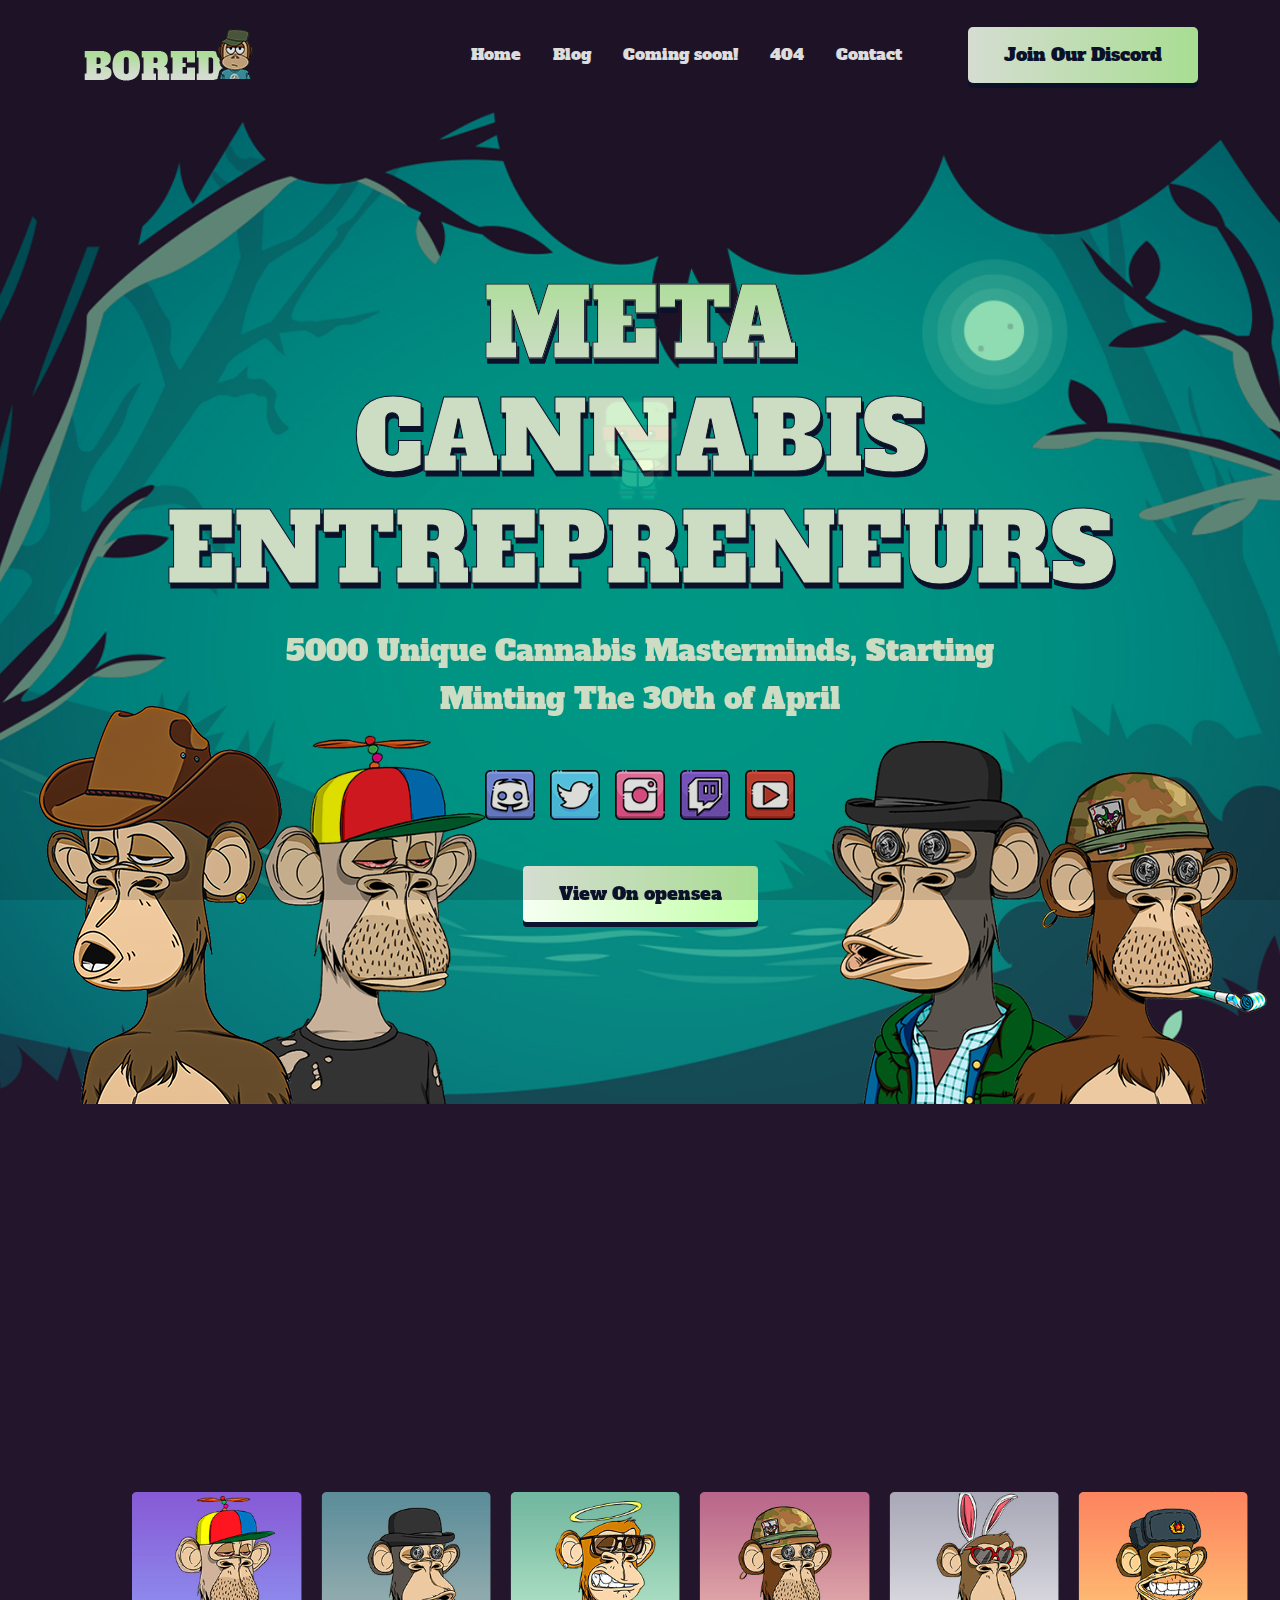
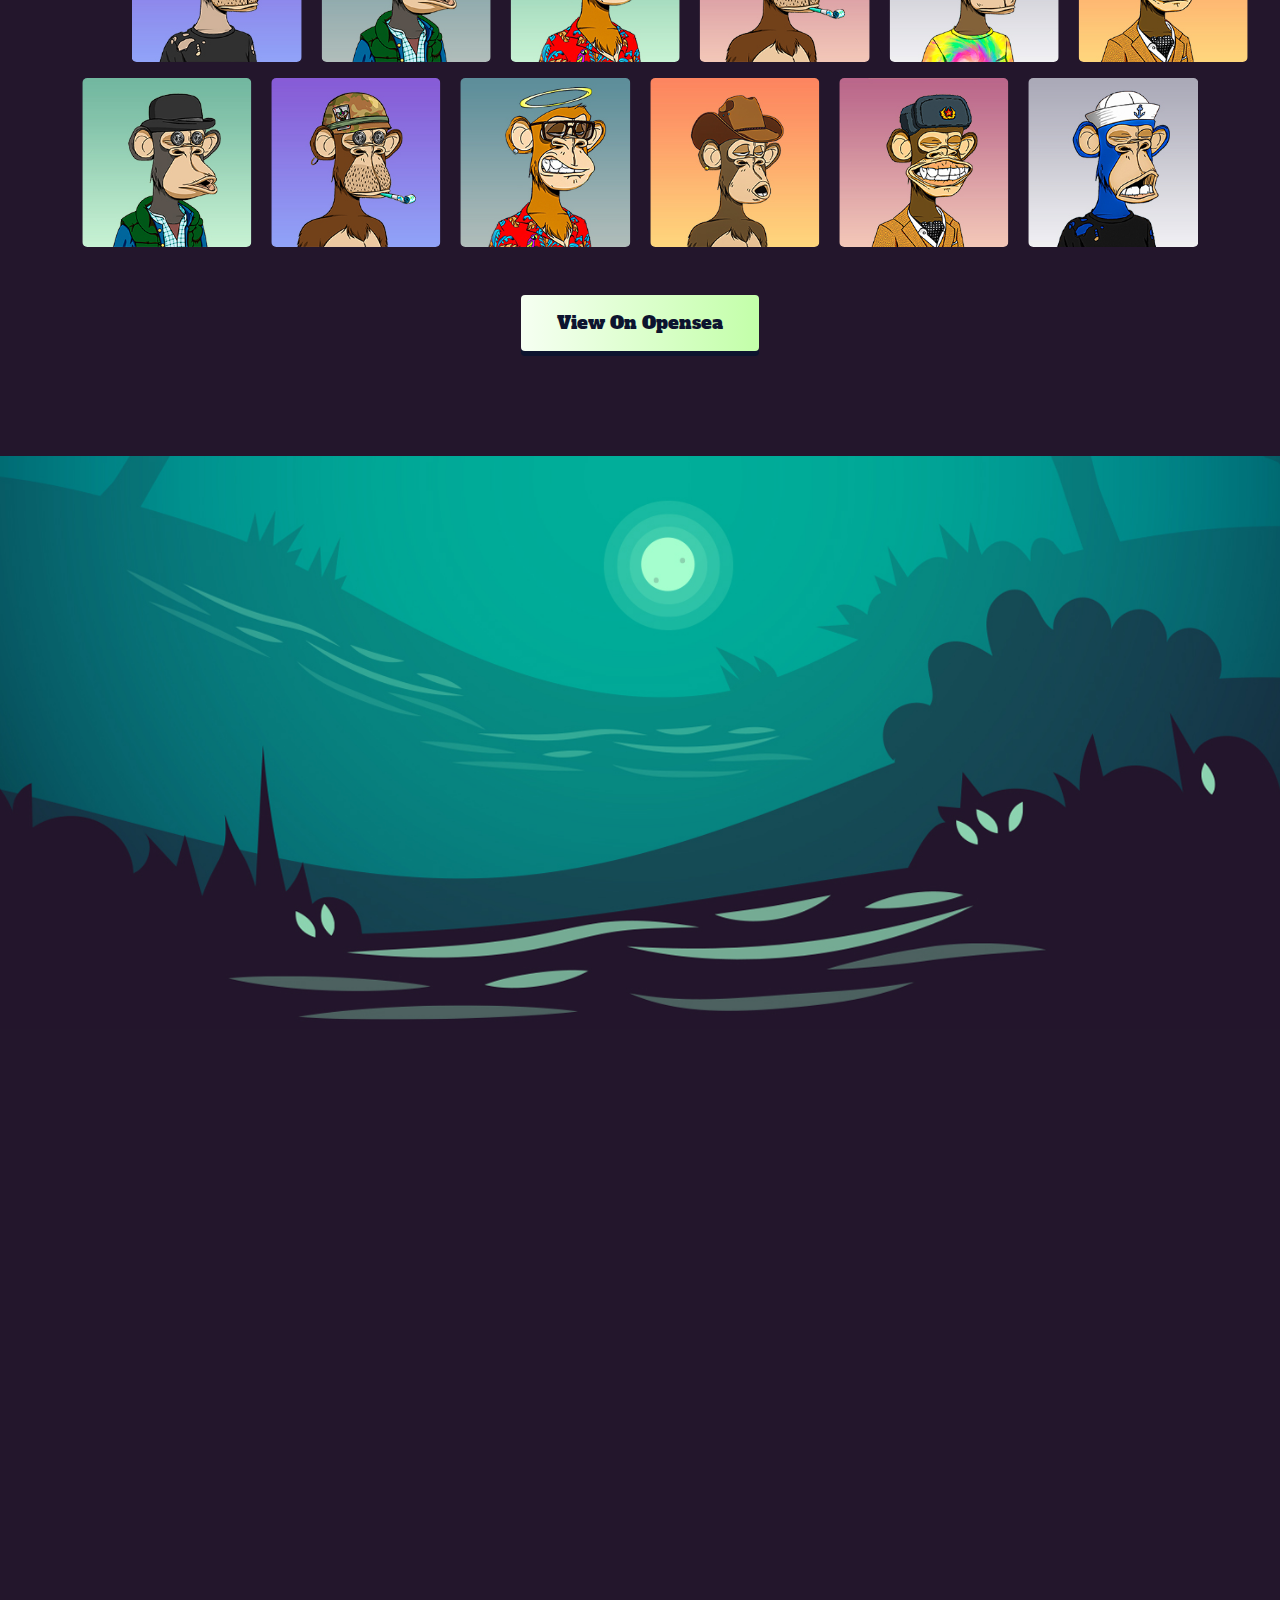
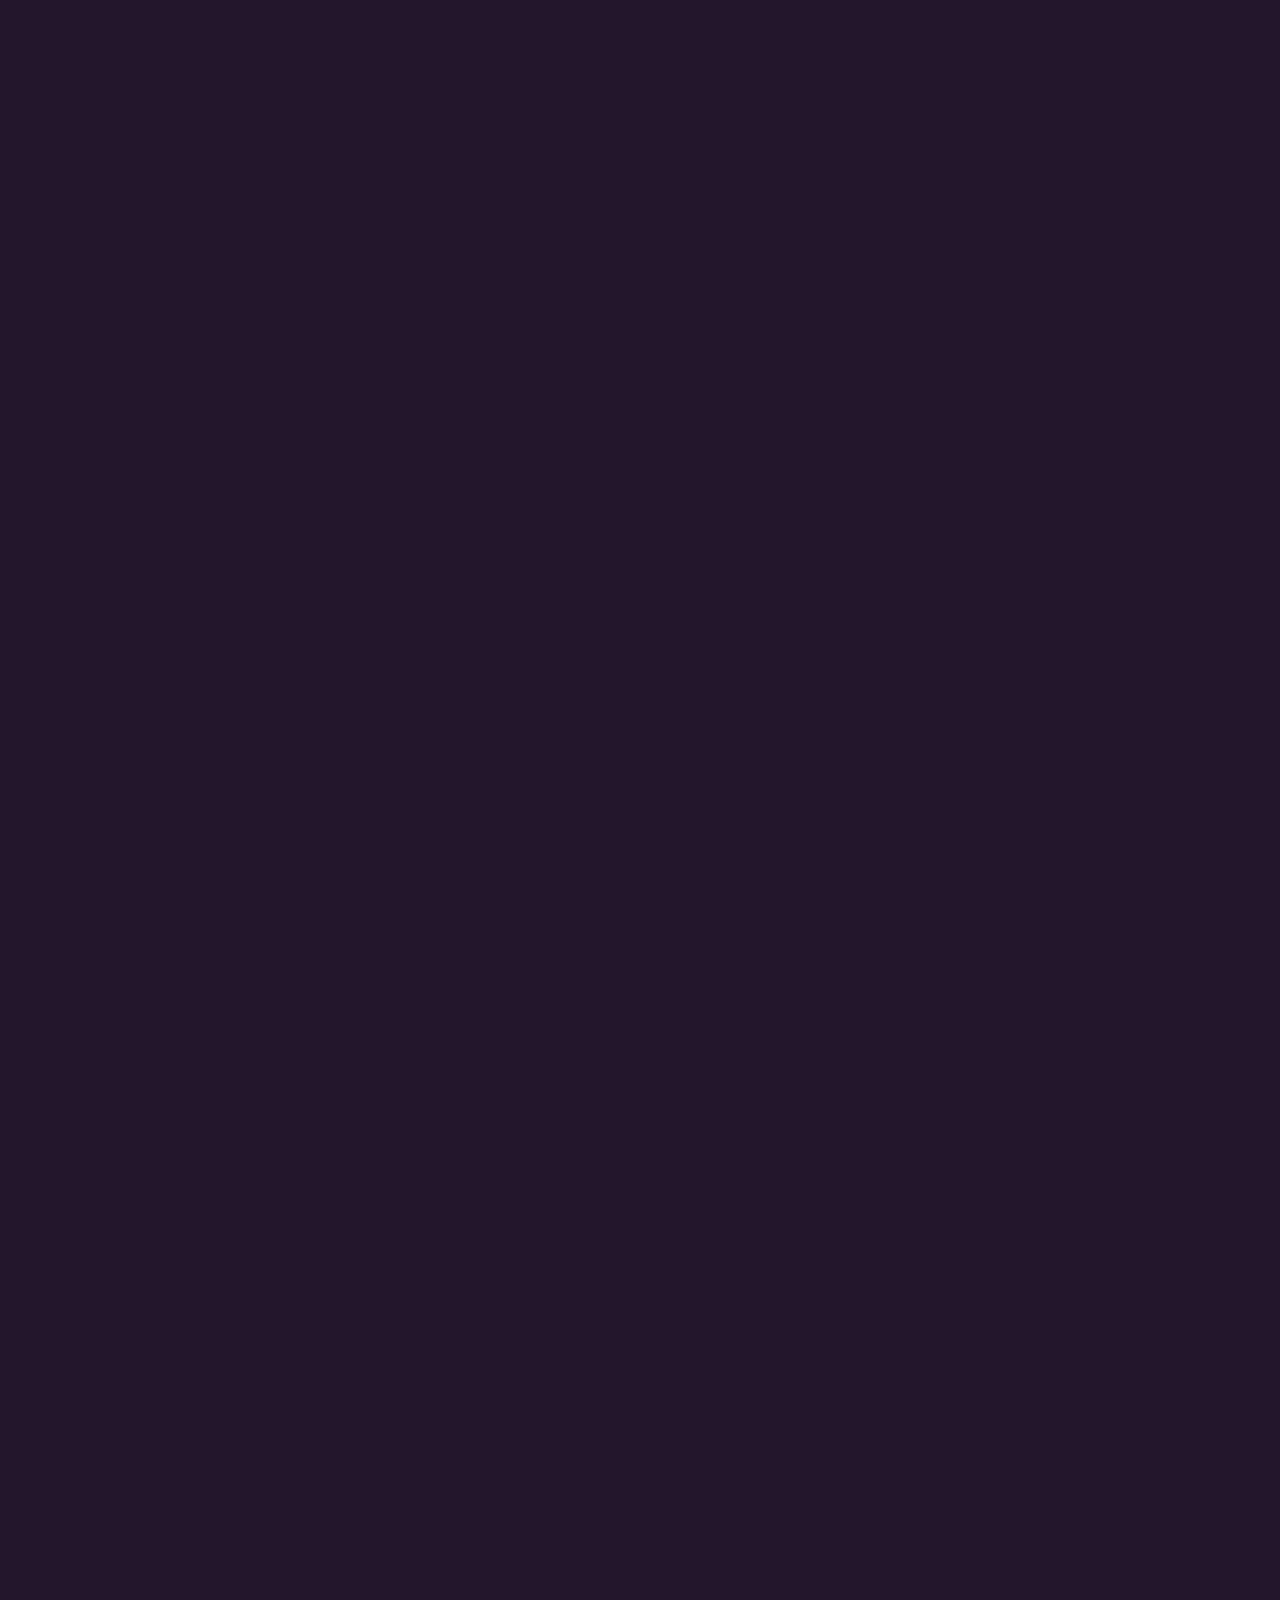
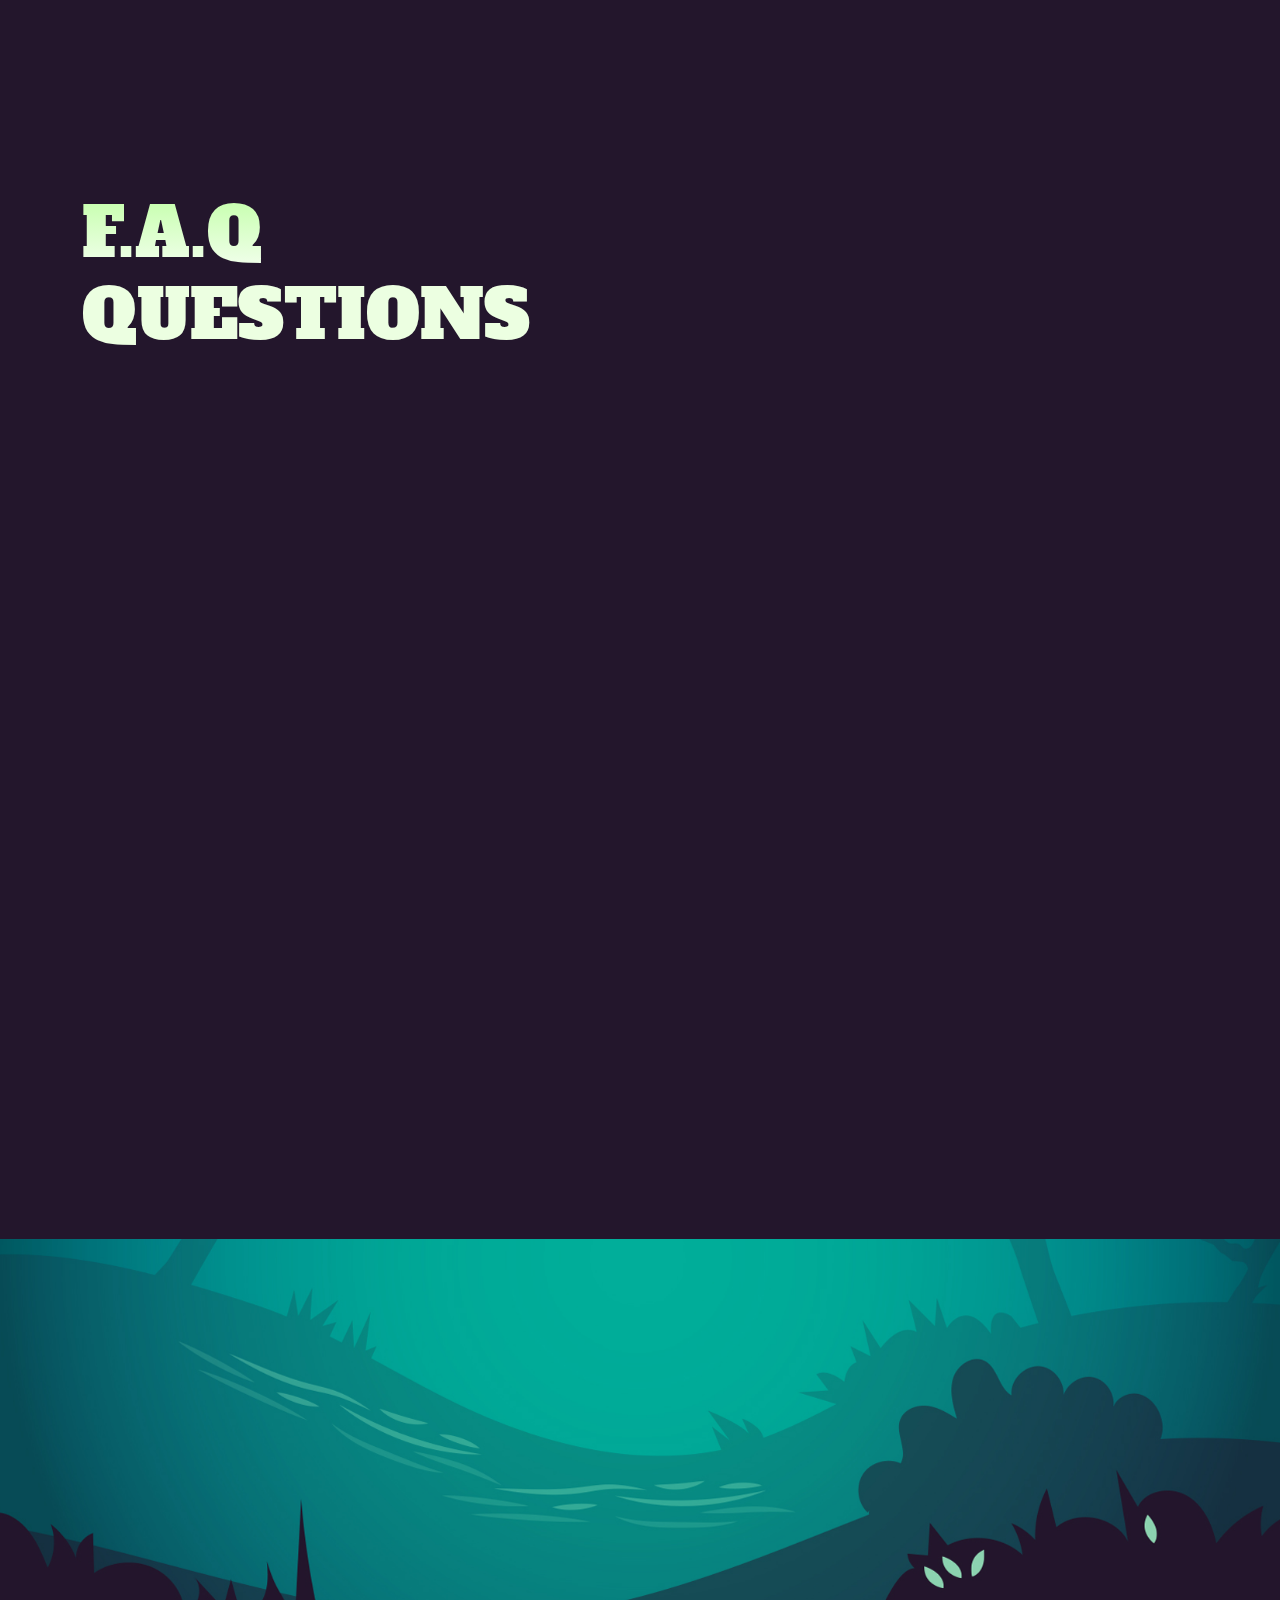
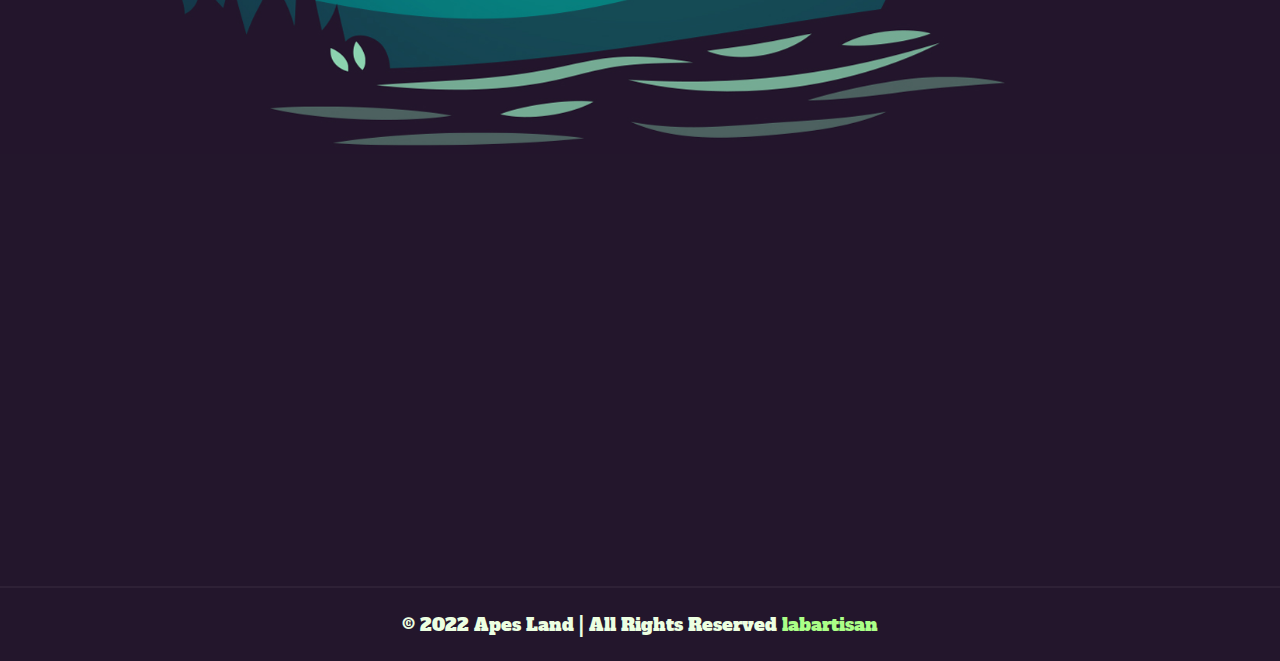
==== commit d6ba7e72: "name" ====
--- a/index.html
+++ b/index.html
@@ -70,10 +70,10 @@
                 <div class="row g-5 align-items-center justify-content-center">
                     <div class="col">
                         <div class="banner__content text-center" data-aos="fade-up" data-aos-duration="2000">
-                            <h1 class="text--3d text-uppercase"> <span class="color--gradient-y">Crypto</span> <br>
-                                Bored Apes</h1>
-                            <p>6666 Unique Undercover Creatures, Starting
-                                Minting The 12th of December</p>
+                            <h1 class="text--3d text-uppercase"> <span class="color--gradient-y">Meta</span> <br>
+                                Cannabis Entrepreneurs</h1>
+                            <p>5000 Unique Cannabis Masterminds, Starting
+                                Minting The 30th of April</p>
 
                             <ul class="social justify-content-center mb-5">
                                 <li class="social__item">
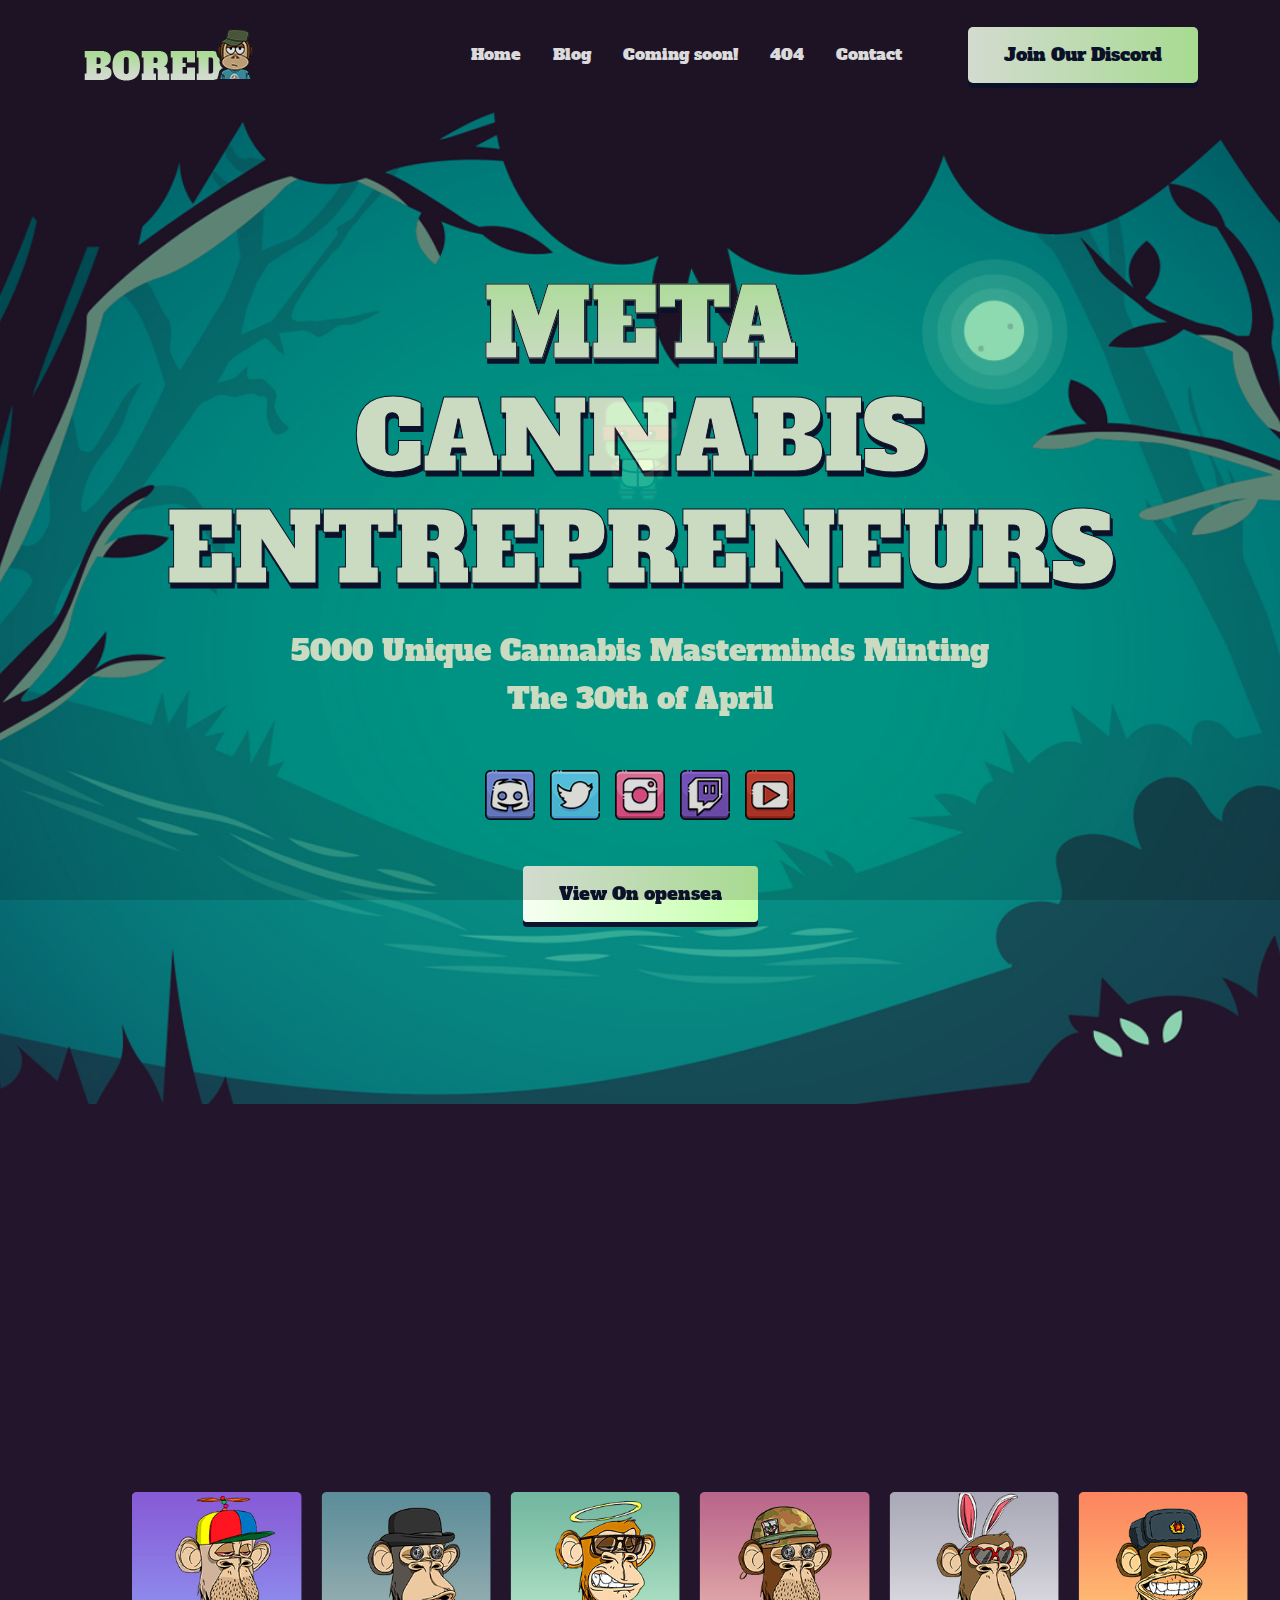
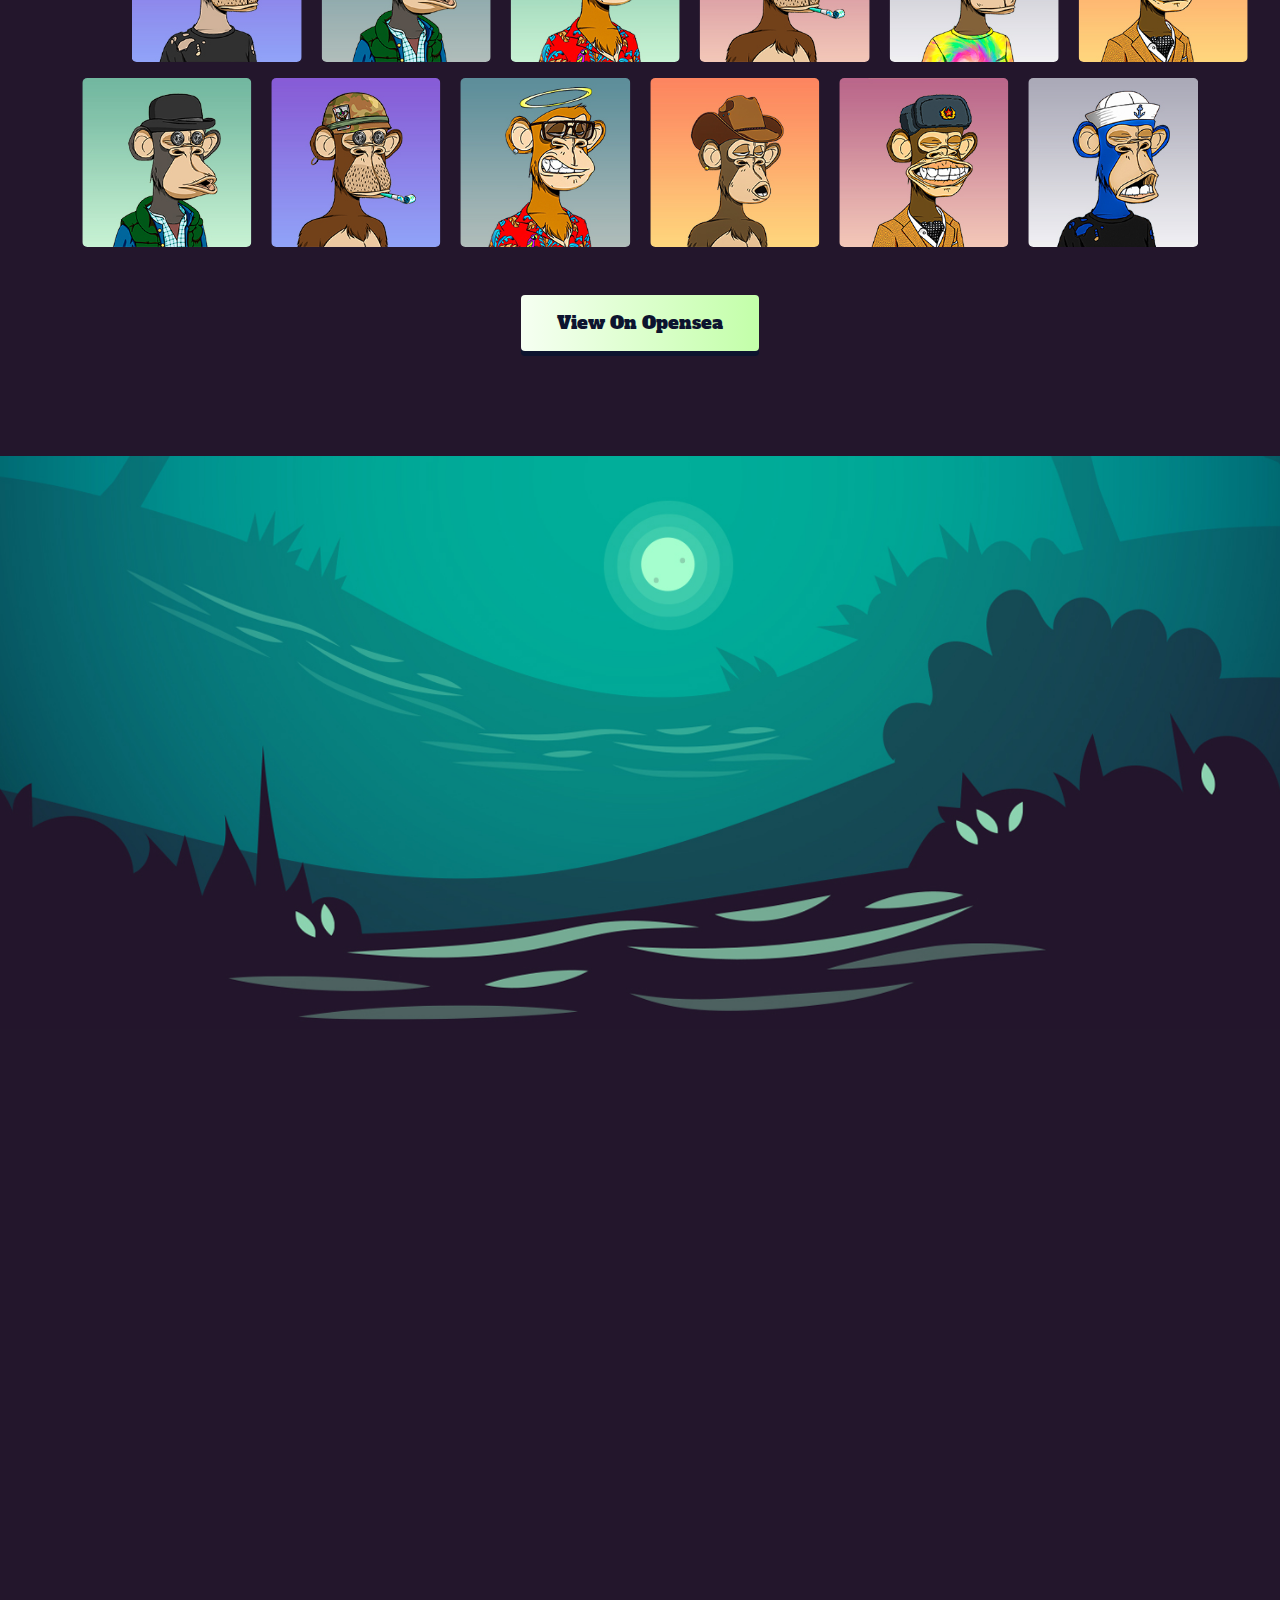
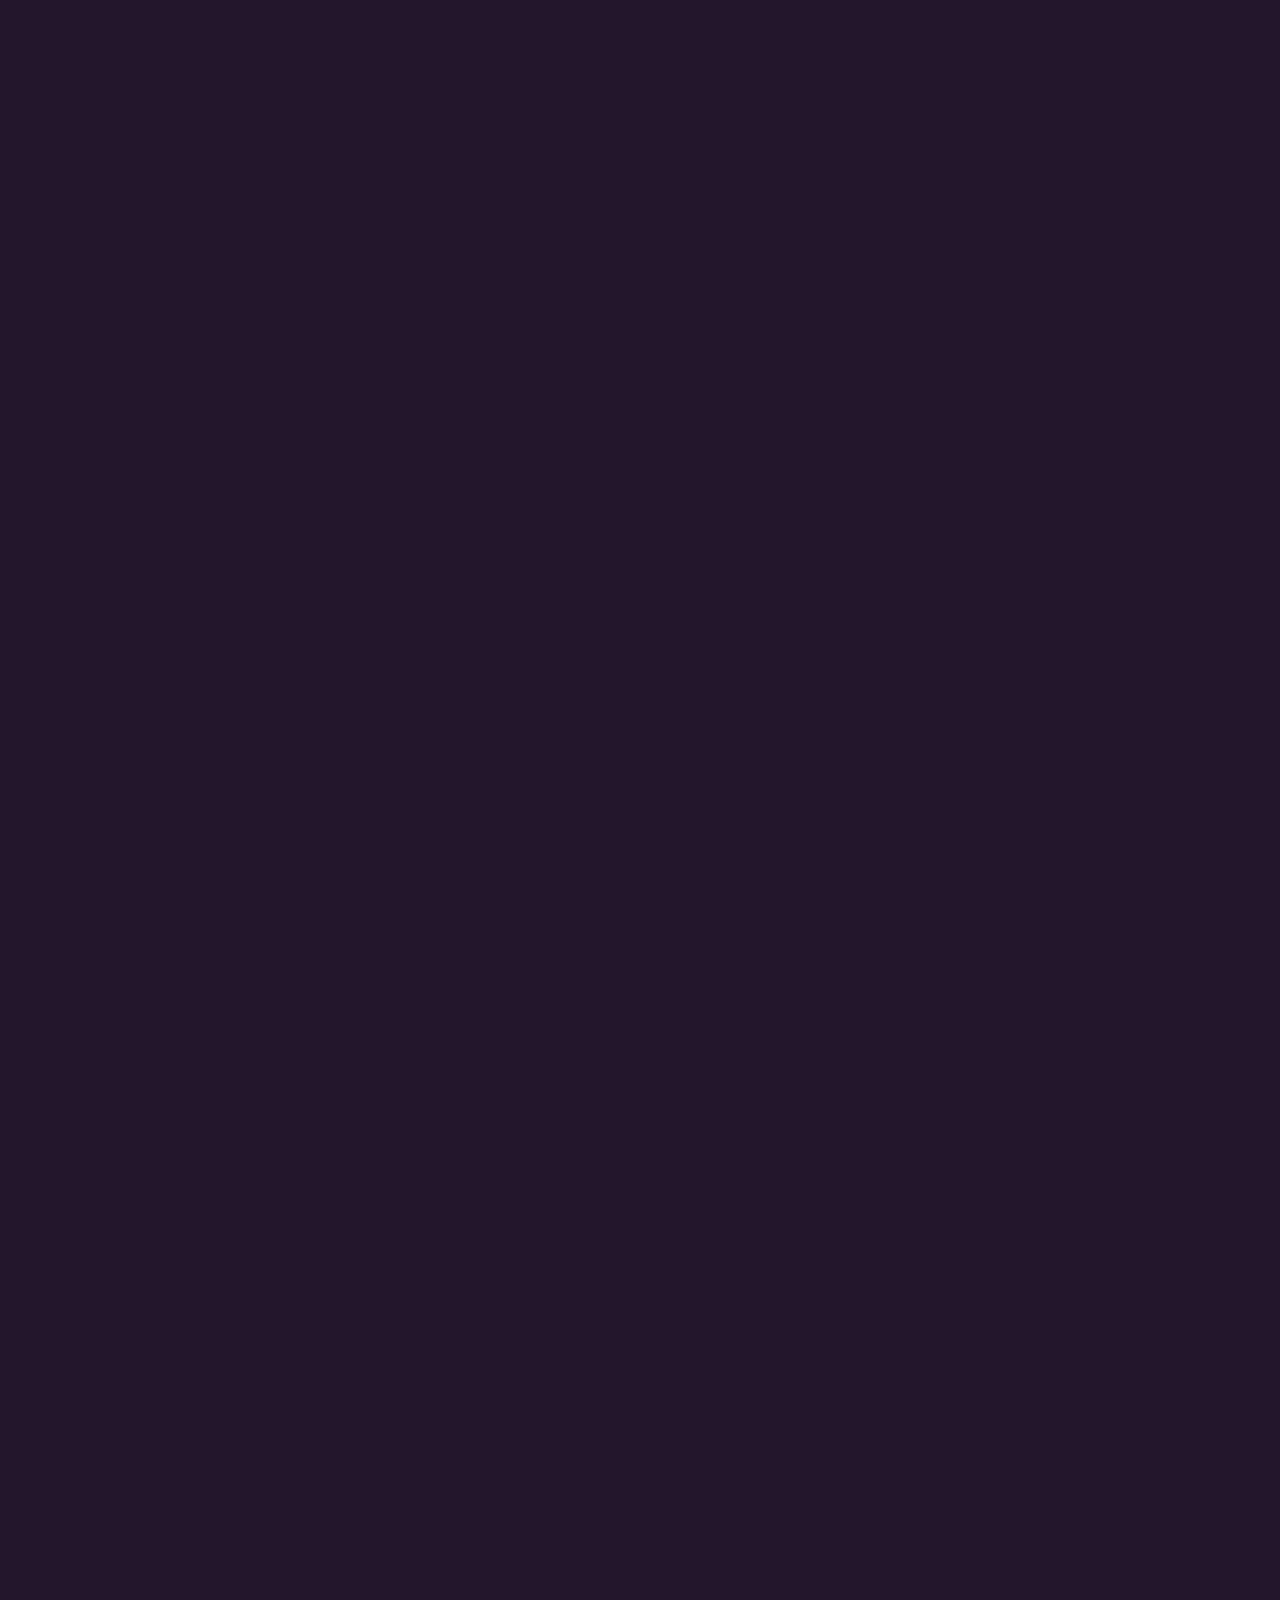
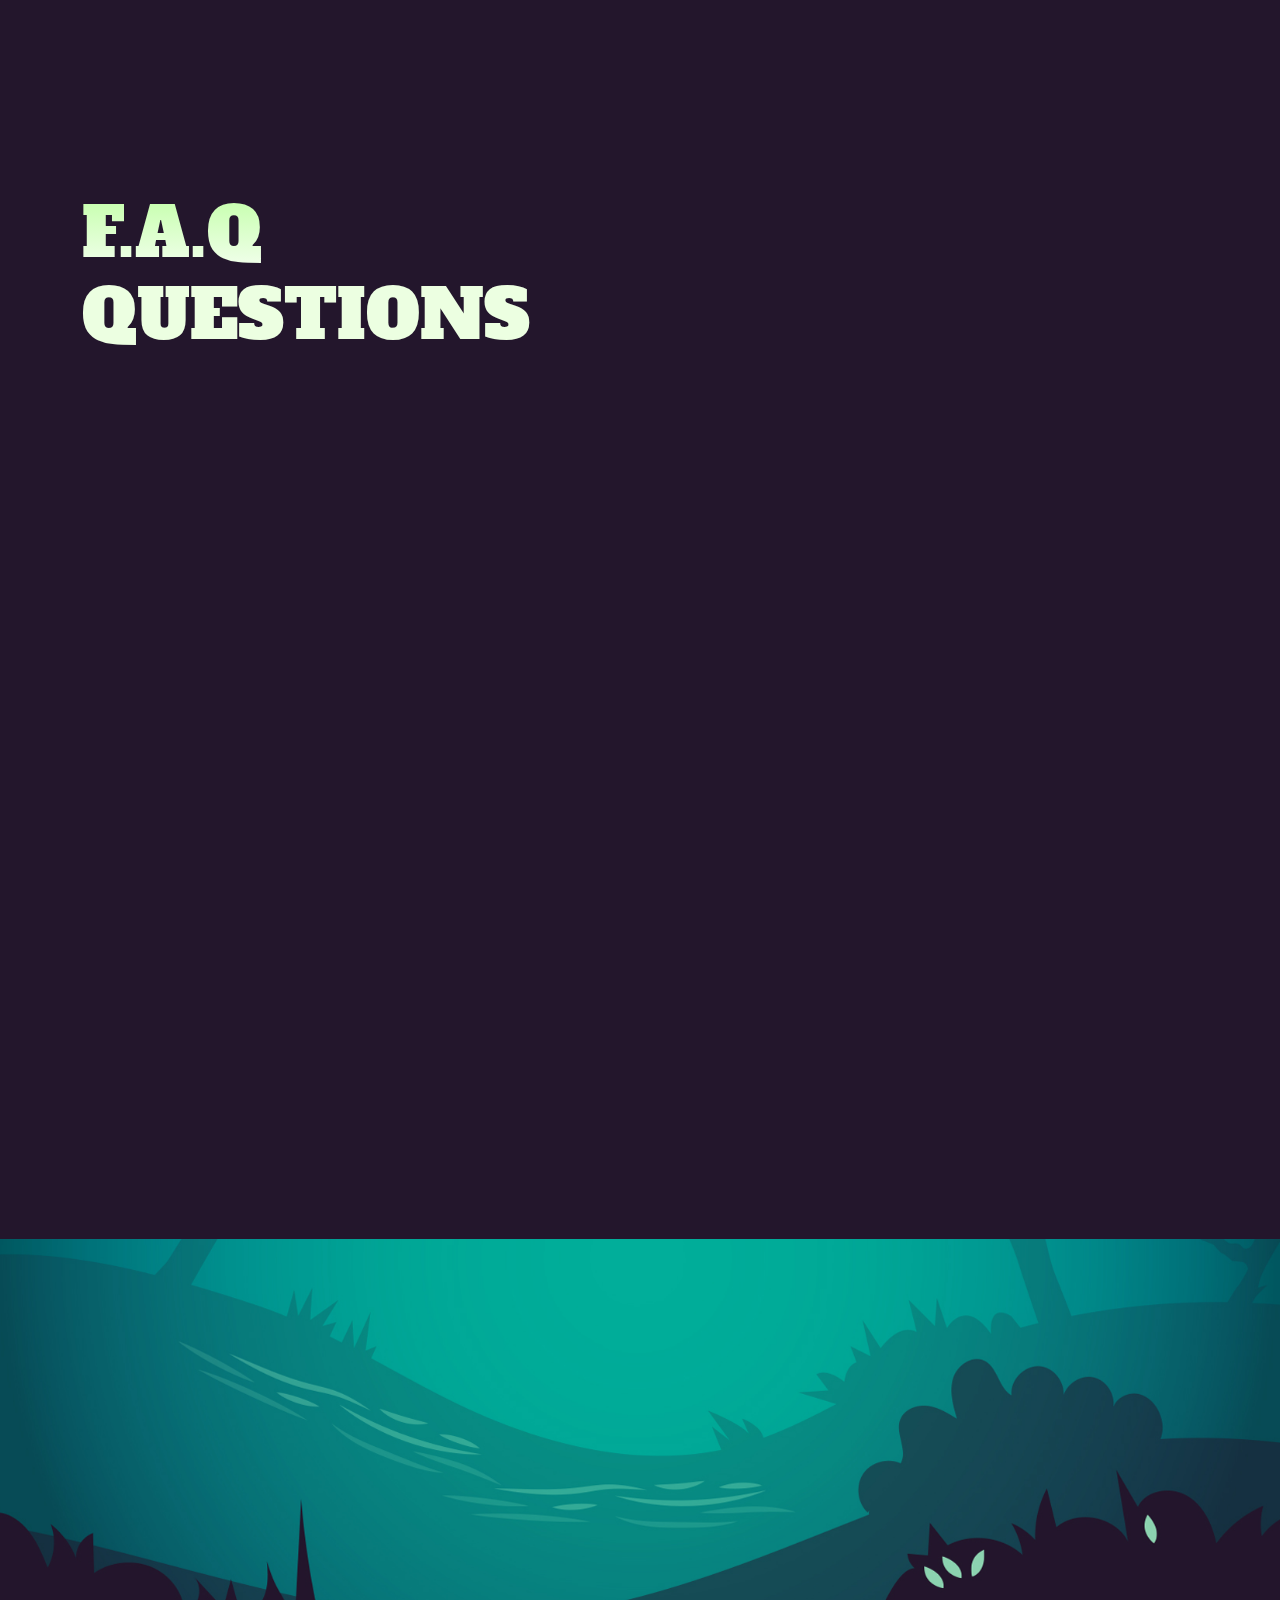
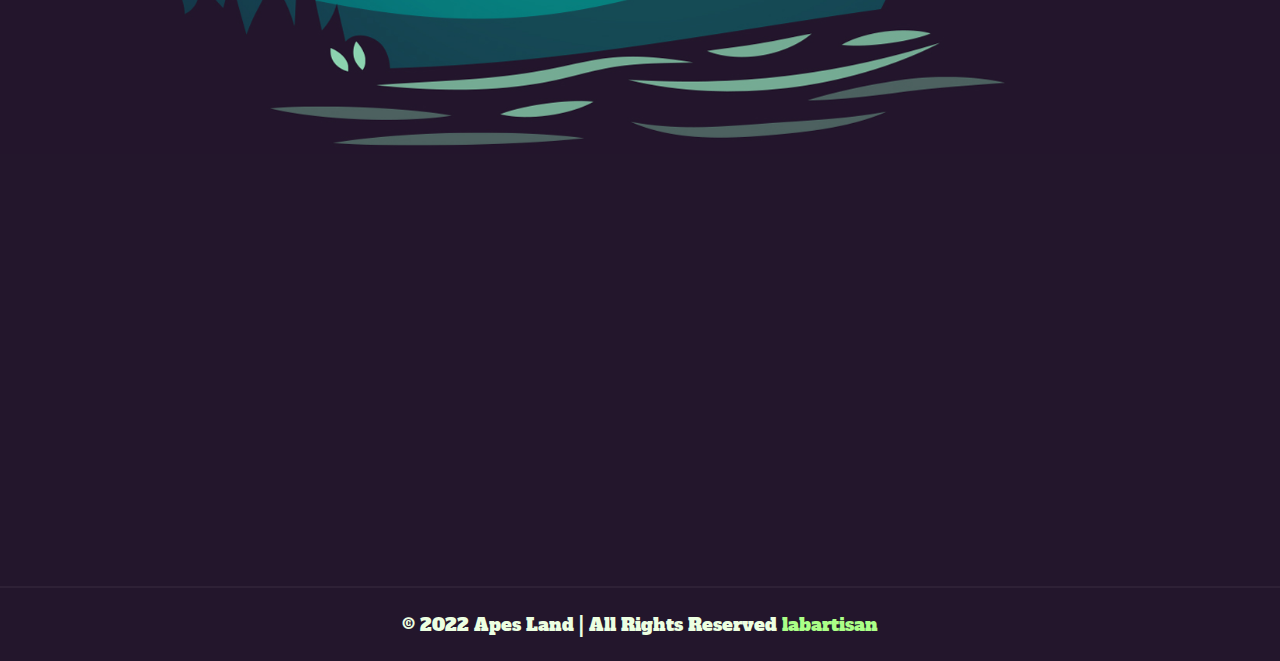
==== commit 30bfcc15: "photos" ====
--- a/index.html
+++ b/index.html
@@ -72,7 +72,7 @@
                         <div class="banner__content text-center" data-aos="fade-up" data-aos-duration="2000">
                             <h1 class="text--3d text-uppercase"> <span class="color--gradient-y">Meta</span> <br>
                                 Cannabis Entrepreneurs</h1>
-                            <p>5000 Unique Cannabis Masterminds, Starting
+                            <p>5000 Unique Cannabis Masterminds
                                 Minting The 30th of April</p>
 
                             <ul class="social justify-content-center mb-5">
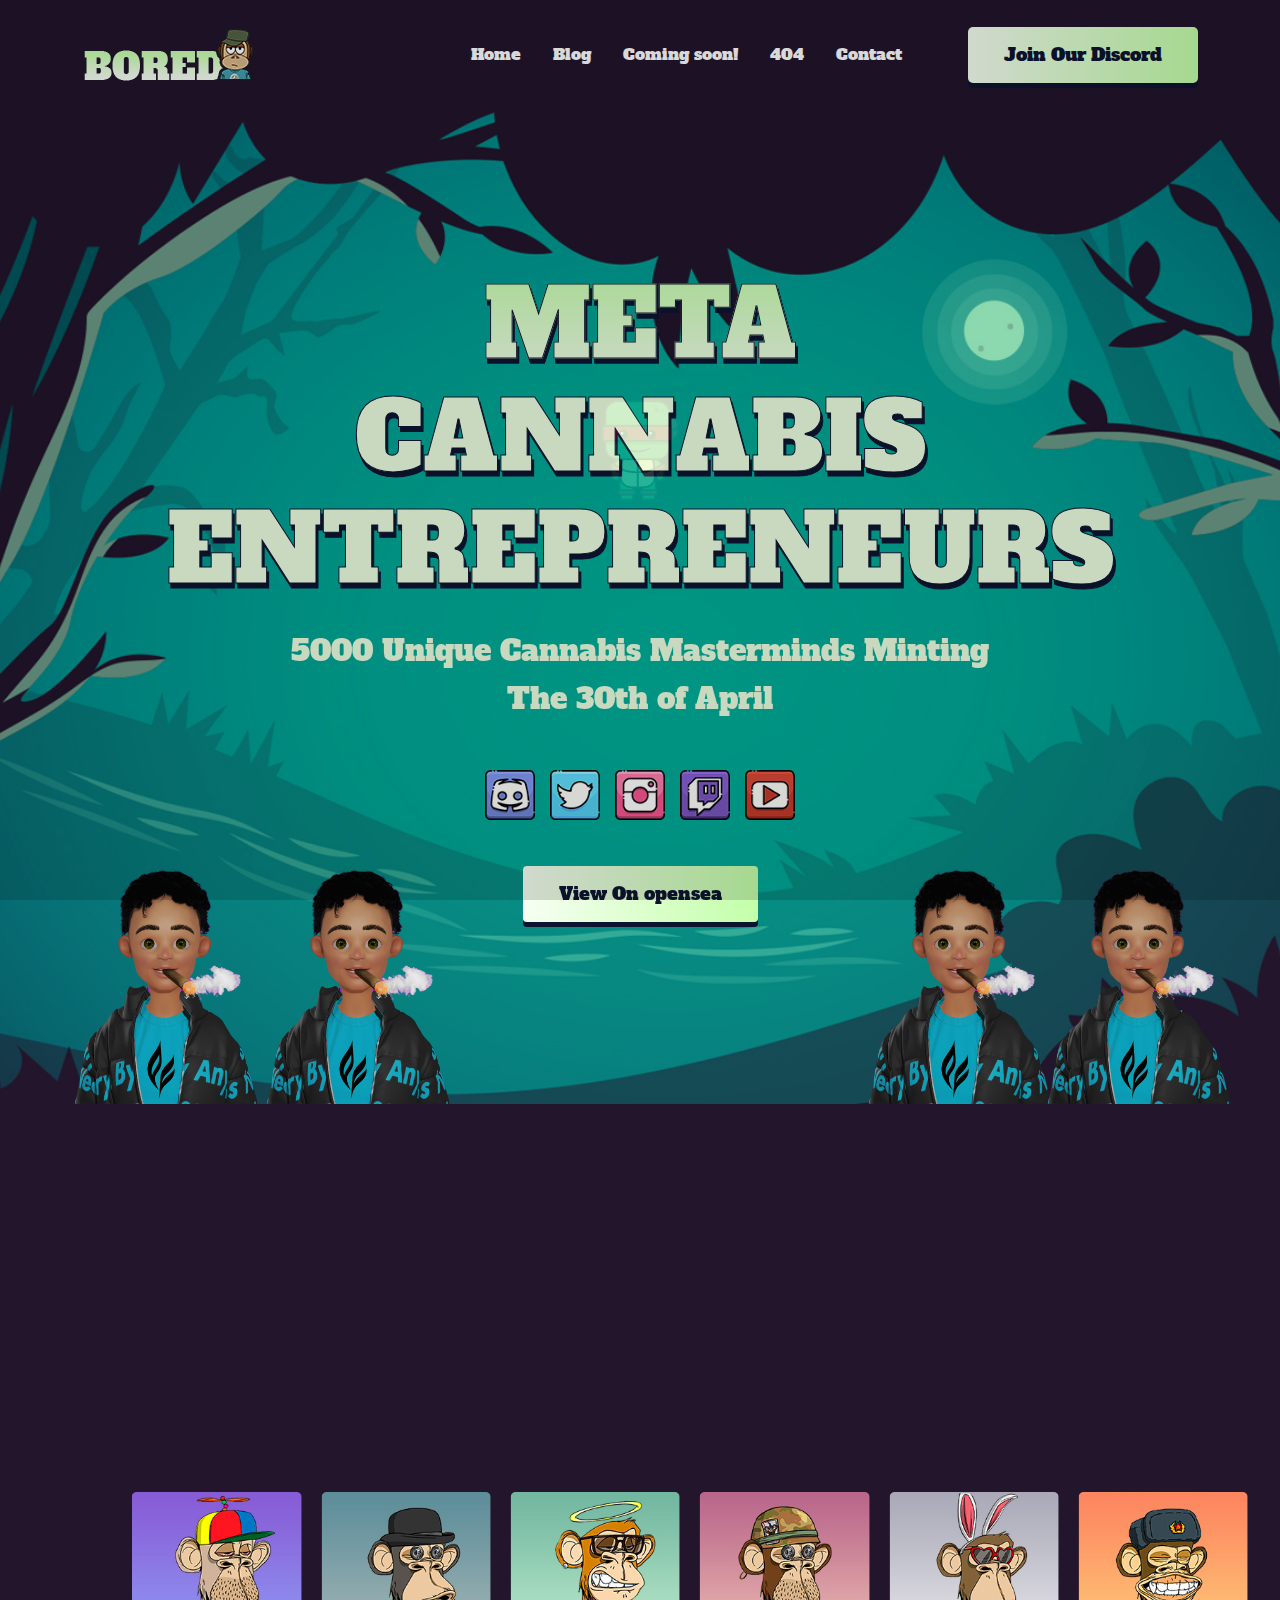
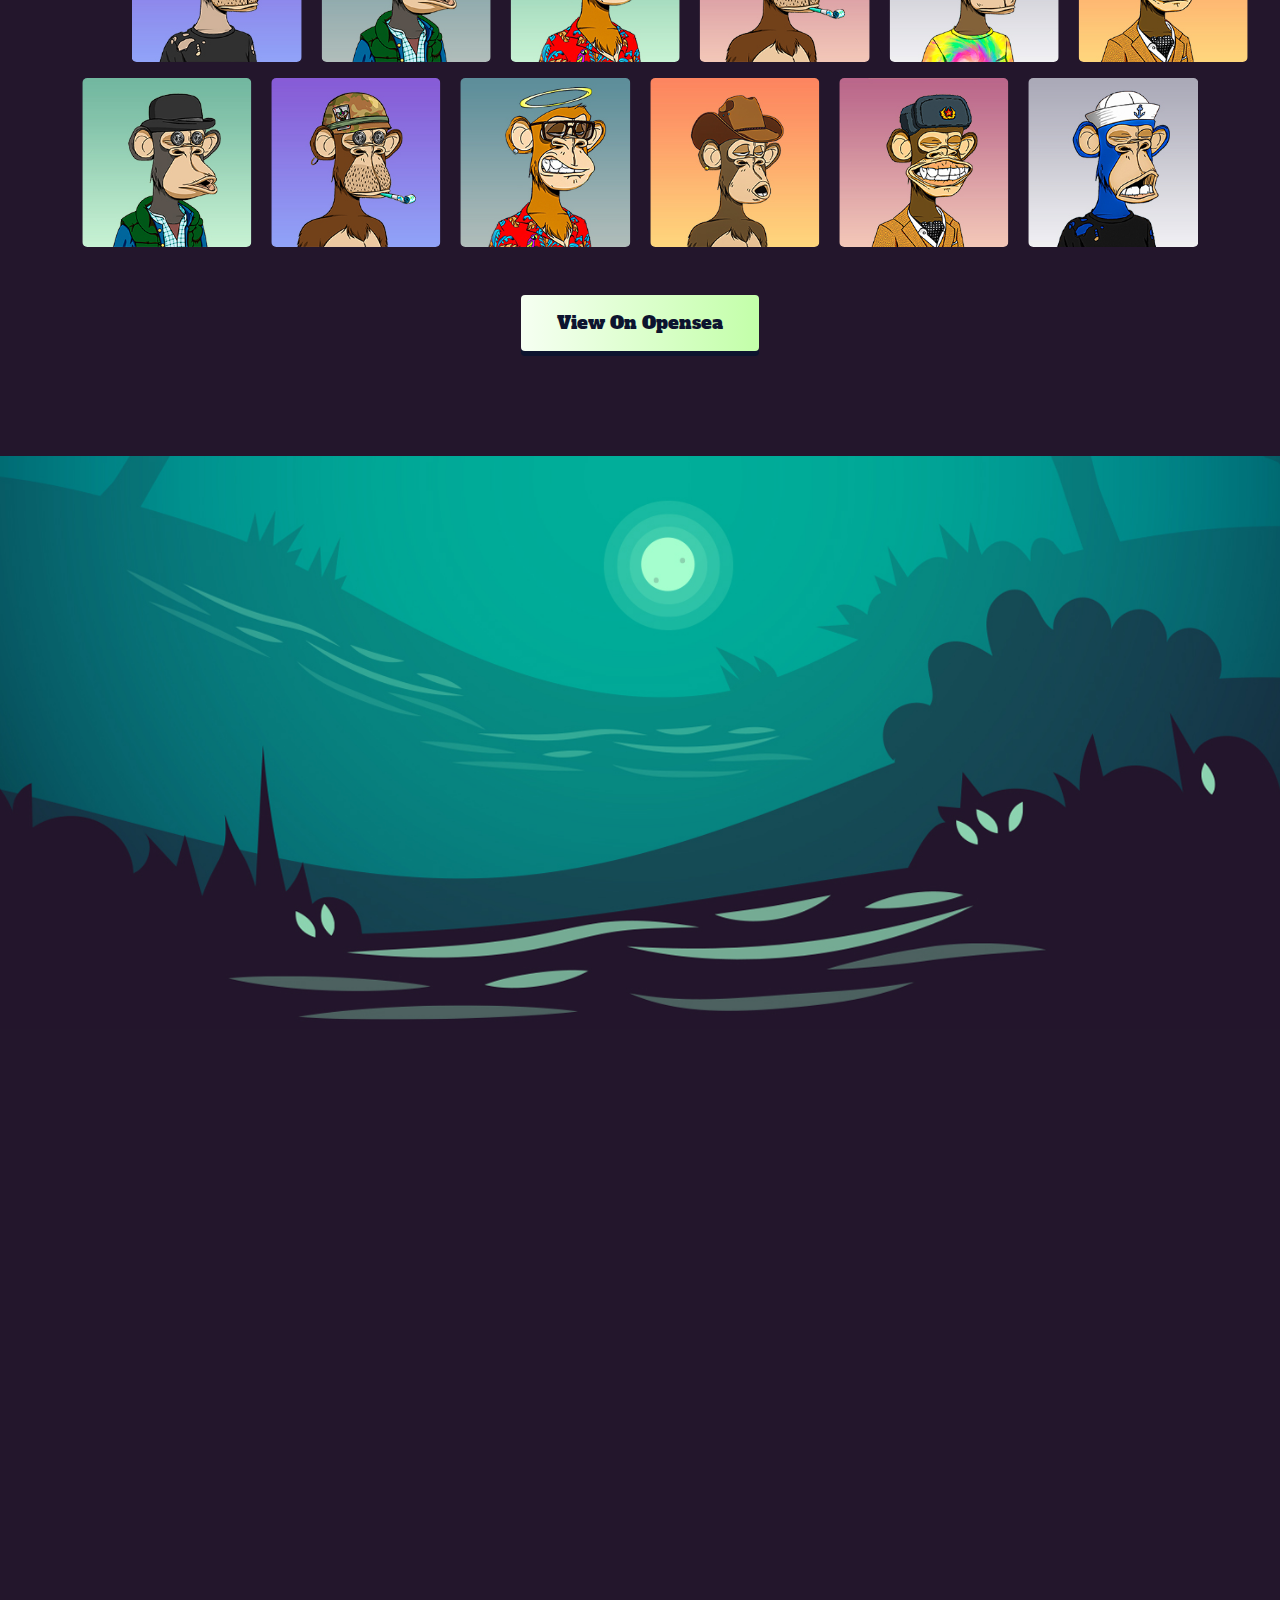
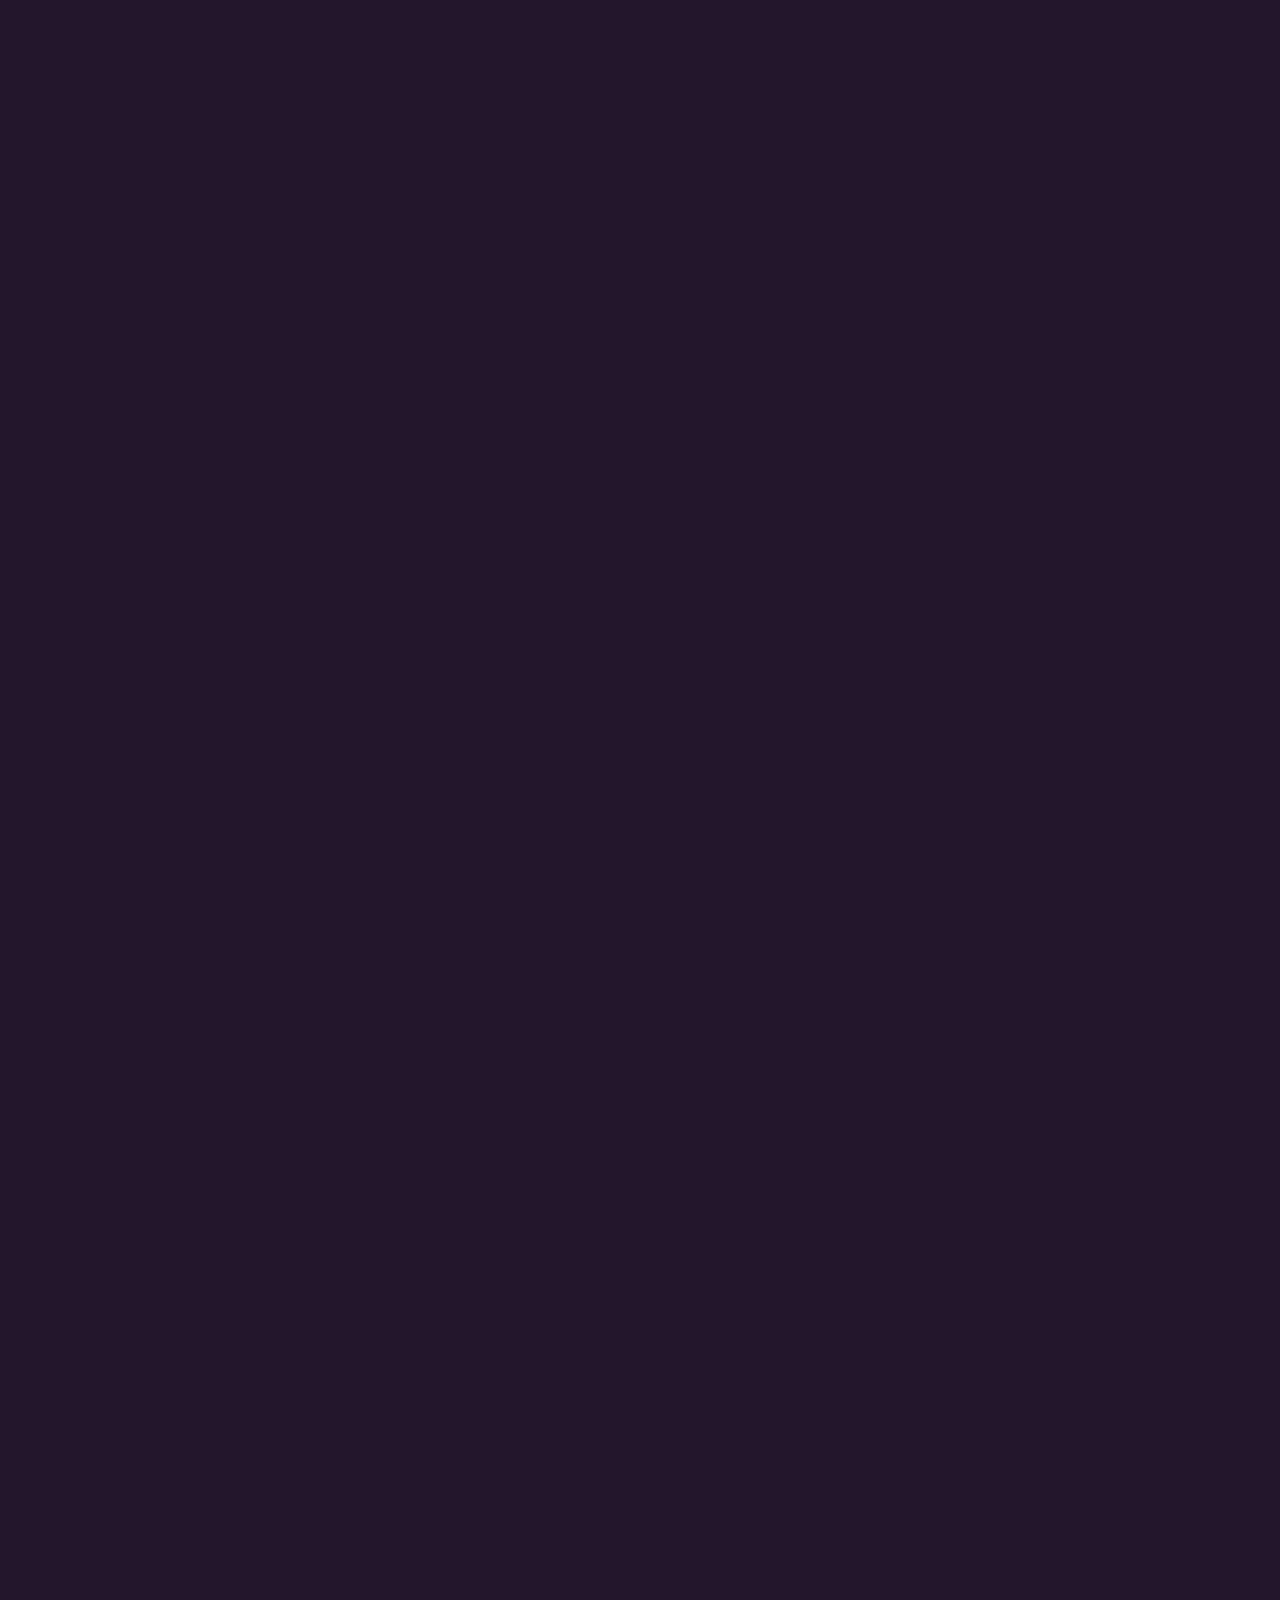
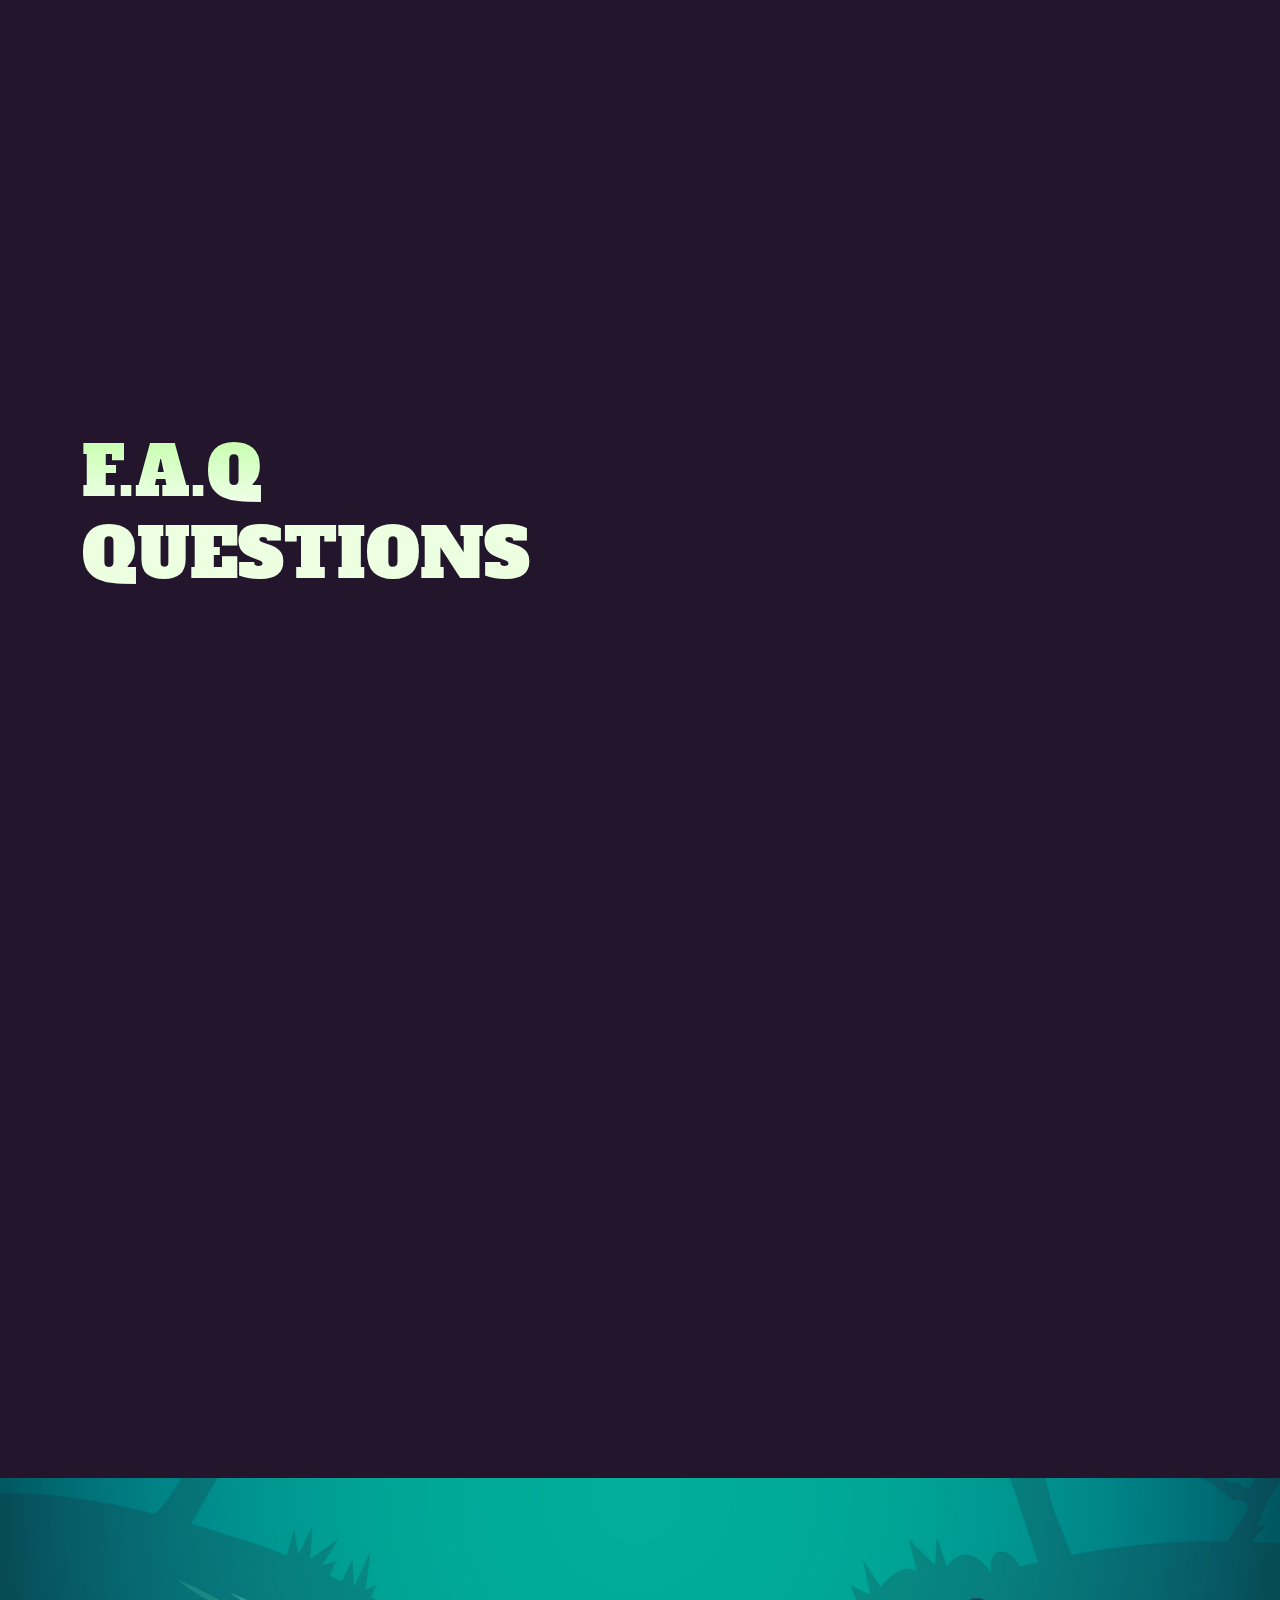
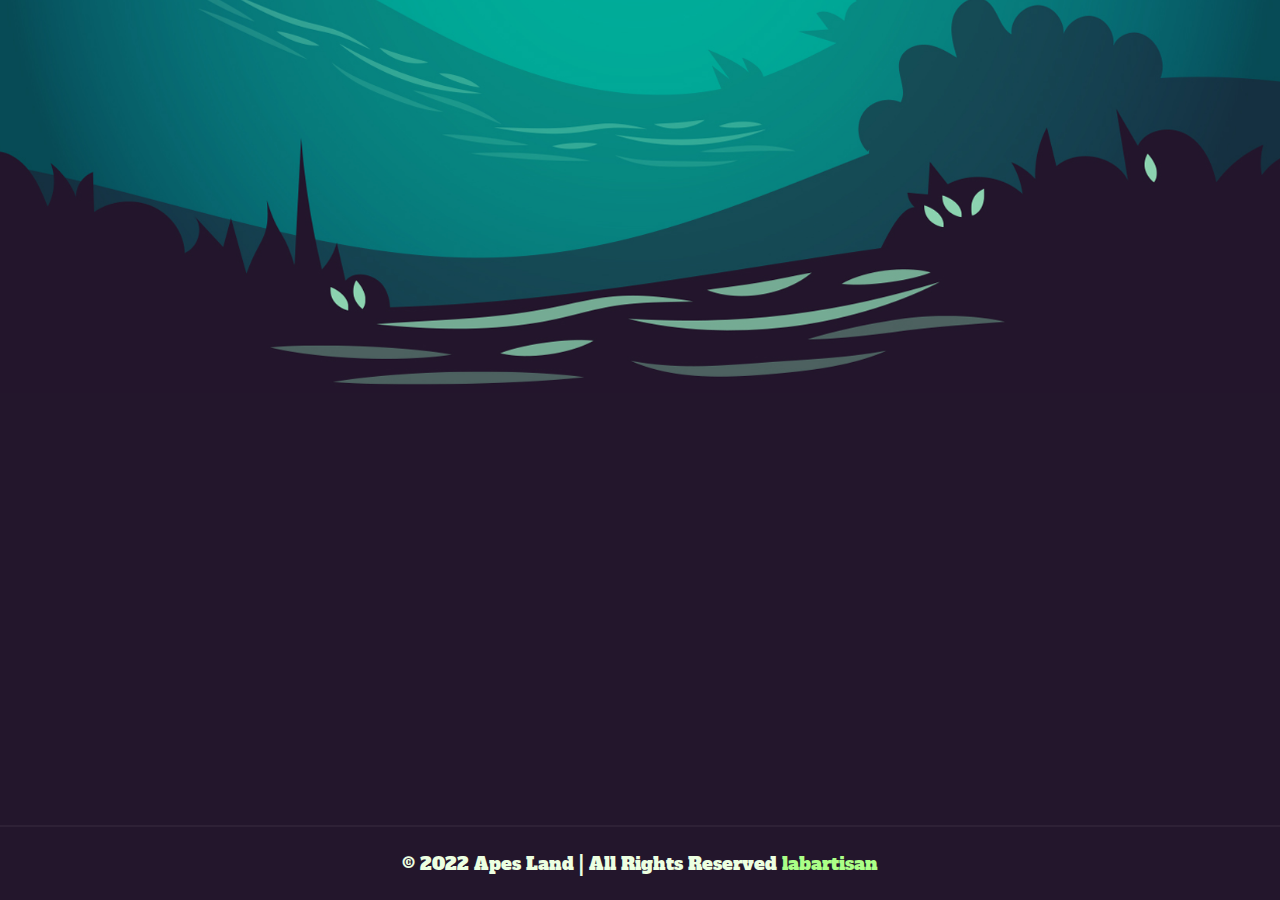
==== commit 7fb8b39e: "info" ====
--- a/index.html
+++ b/index.html
@@ -5,7 +5,7 @@
     <meta charset="UTF-8">
     <meta http-equiv="X-UA-Compatible" content="IE=edge">
     <meta name="viewport" content="width=device-width, initial-scale=1.0">
-    <title>Niftyland- NFT landing page HTML Template</title>
+    <title>Meta Cannabis Entrepreneures Landing Page</title>
 
     <link rel="shortcut icon" href="assets/images/favicon.png" type="image/x-icon">
 
@@ -226,7 +226,7 @@
                                     <div class="mint__item">
                                         <div class="mint__inner">
                                             <h6 class="mint__sub-title">Project Size</h6>
-                                            <h2 class="mint__numbers">6,666</h2>
+                                            <h2 class="mint__numbers">5000</h2>
                                             <h4 class="mint__name text-uppercase">NFT's</h4>
                                         </div>
                                     </div>
@@ -235,8 +235,8 @@
                                     <div class="mint__item">
                                         <div class="mint__inner">
                                             <h6 class="mint__sub-title">Mint Price</h6>
-                                            <h2 class="mint__numbers">3.078</h2>
-                                            <h4 class="mint__name text-uppercase">Polygon</h4>
+                                            <h2 class="mint__numbers">.2</h2>
+                                            <h4 class="mint__name text-uppercase">Ethereum</h4>
                                         </div>
                                     </div>
                                 </div>
@@ -244,8 +244,8 @@
                                     <div class="mint__item">
                                         <div class="mint__inner">
                                             <h6 class="mint__sub-title">Mint Date</h6>
-                                            <h2 class="mint__numbers">11th*</h2>
-                                            <h4 class="mint__name text-uppercase">February</h4>
+                                            <h2 class="mint__numbers">30th*</h2>
+                                            <h4 class="mint__name text-uppercase">April</h4>
                                         </div>
                                     </div>
                                 </div>
@@ -277,7 +277,7 @@
         <div class="container">
             <div class="section-header aos-init aos-animate" data-aos="fade-up" data-aos-duration="1000">
                 <div class="section-header__content">
-                    <h2> <span class="color--gradient-y"> Bored Apes</span> Roadmap</h2>
+                    <h2> <span class="color--gradient-y"> Meta Cannabis Entrepreneurs</span> Roadmap</h2>
                     <p>This is our roadmap so far, but this is only the beginning
                         we want to build our project around our community, so if
                         you have more ideas we are all ears</p>
@@ -293,7 +293,7 @@
                                 </div>
                                 <div class="roadmap__content">
                                     <h4>Launch Initiaed</h4>
-                                    <p>6666 crypto bored apes will be ready to minted from he crypto stay tuned for the
+                                    <p>5000 Meta Cannabis Entrepreneurs will be ready to mint, stay tuned for the
                                         white list!</p>
                                 </div>
                             </div>
@@ -388,8 +388,9 @@
             <div class="section-header aos-init aos-animate" data-aos="fade-up" data-aos-duration="1000">
                 <div class="section-header__content">
                     <h2 class="text--3d"> <span class="color--gradient-y d-block"> Meet</span> Our Team</h2>
-                    <p>Some teams call themselves a family, but we actually are one! all
-                        designers with a passion for art</p>
+                    <p>Some teams call themselves a family, but we actually are one! We
+                        are very passionate cannabis cultavtors and cannabis businessmen
+                         that belive in the powers of this plant for art</p>
                 </div>
             </div>
             <div class="team__wrapper">
@@ -402,8 +403,8 @@
                                     <img src="assets/images/team/01.png" alt="team Image">
                                 </div>
                                 <div class="team__content">
-                                    <h5><a href="#">Johann Row</a></h5>
-                                    <p>UI/UX Designer</p>
+                                    <h5><a href="#">Prohibition Larry</a></h5>
+                                    <p>Founder / CEO</p>
                                 </div>
                             </div>
                         </div>
@@ -415,8 +416,8 @@
                                     <img src="assets/images/team/02.png" alt="team Image">
                                 </div>
                                 <div class="team__content">
-                                    <h5><a href="#">Robinor Uep</a></h5>
-                                    <p>NFT Marketer</p>
+                                    <h5><a href="#">Prohibition Bobby</a></h5>
+                                    <p>Chief Cultivator / COO </p>
                                 </div>
                             </div>
                         </div>
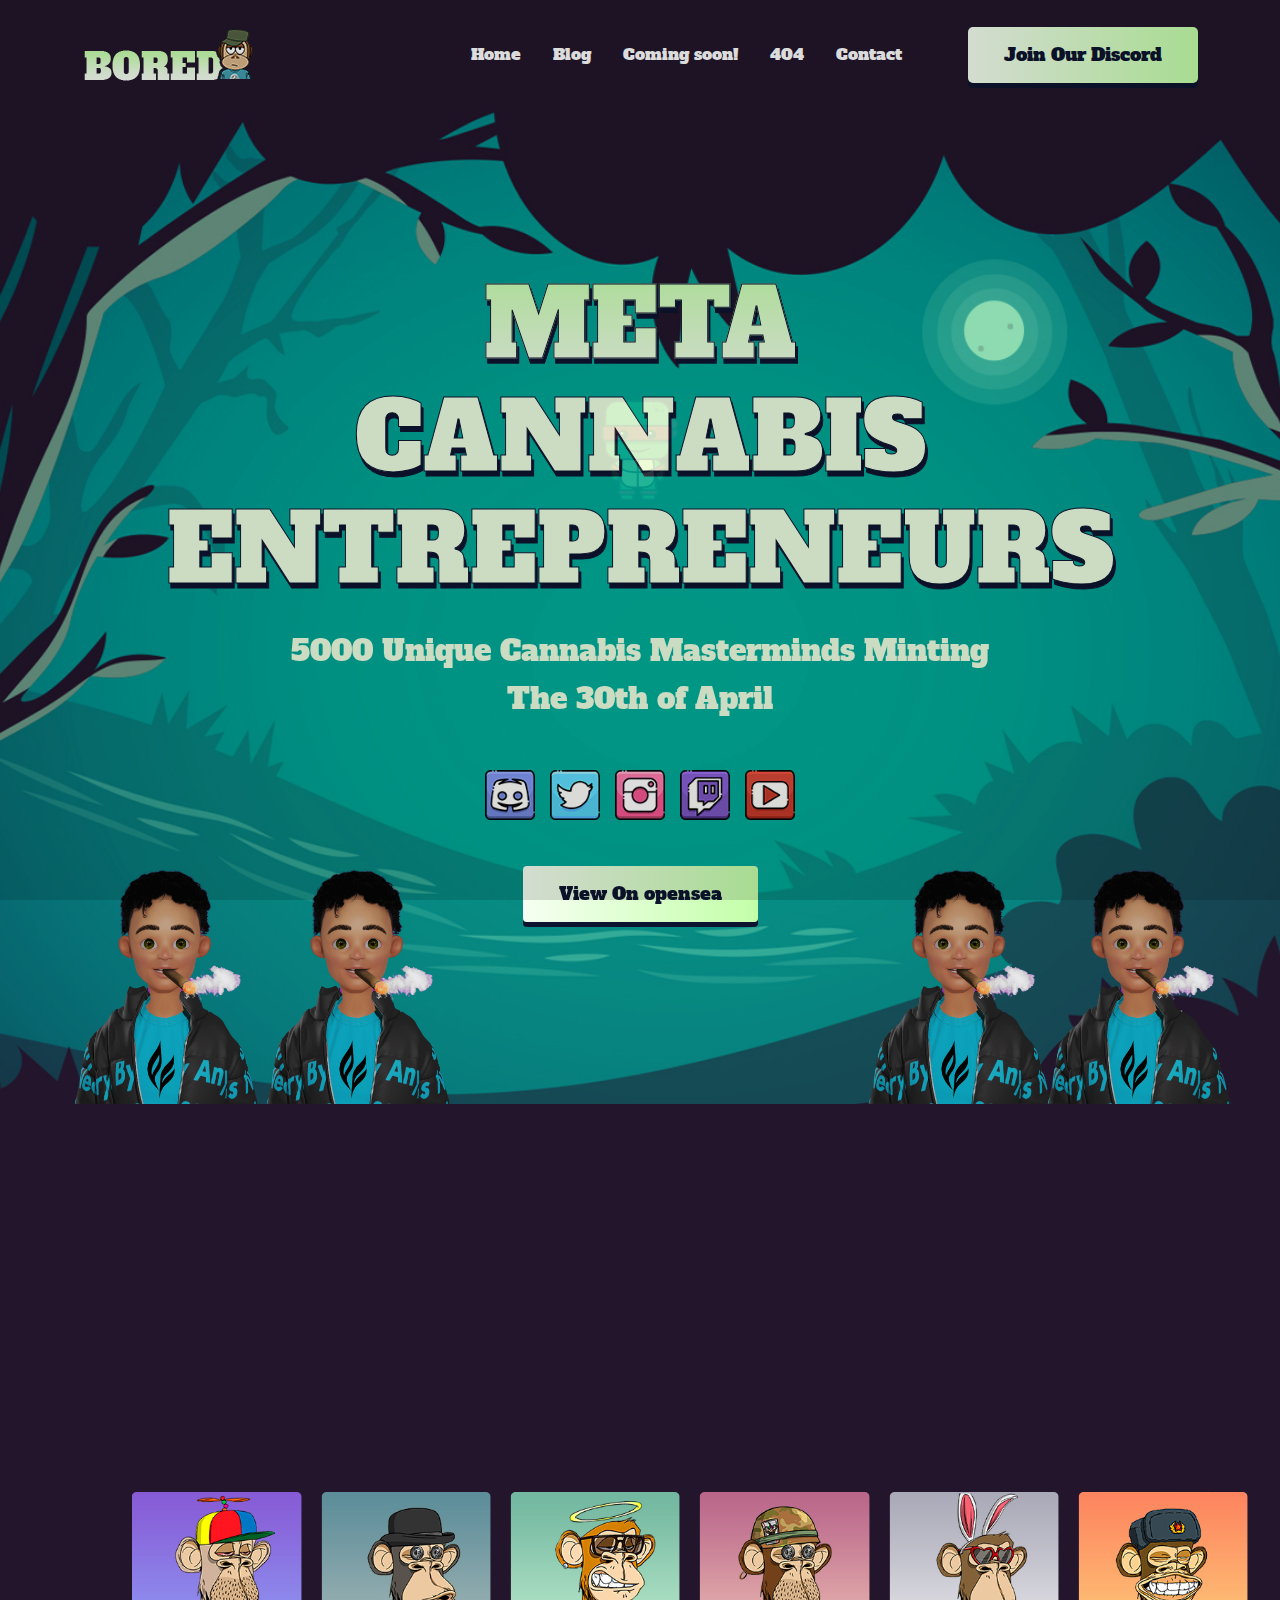
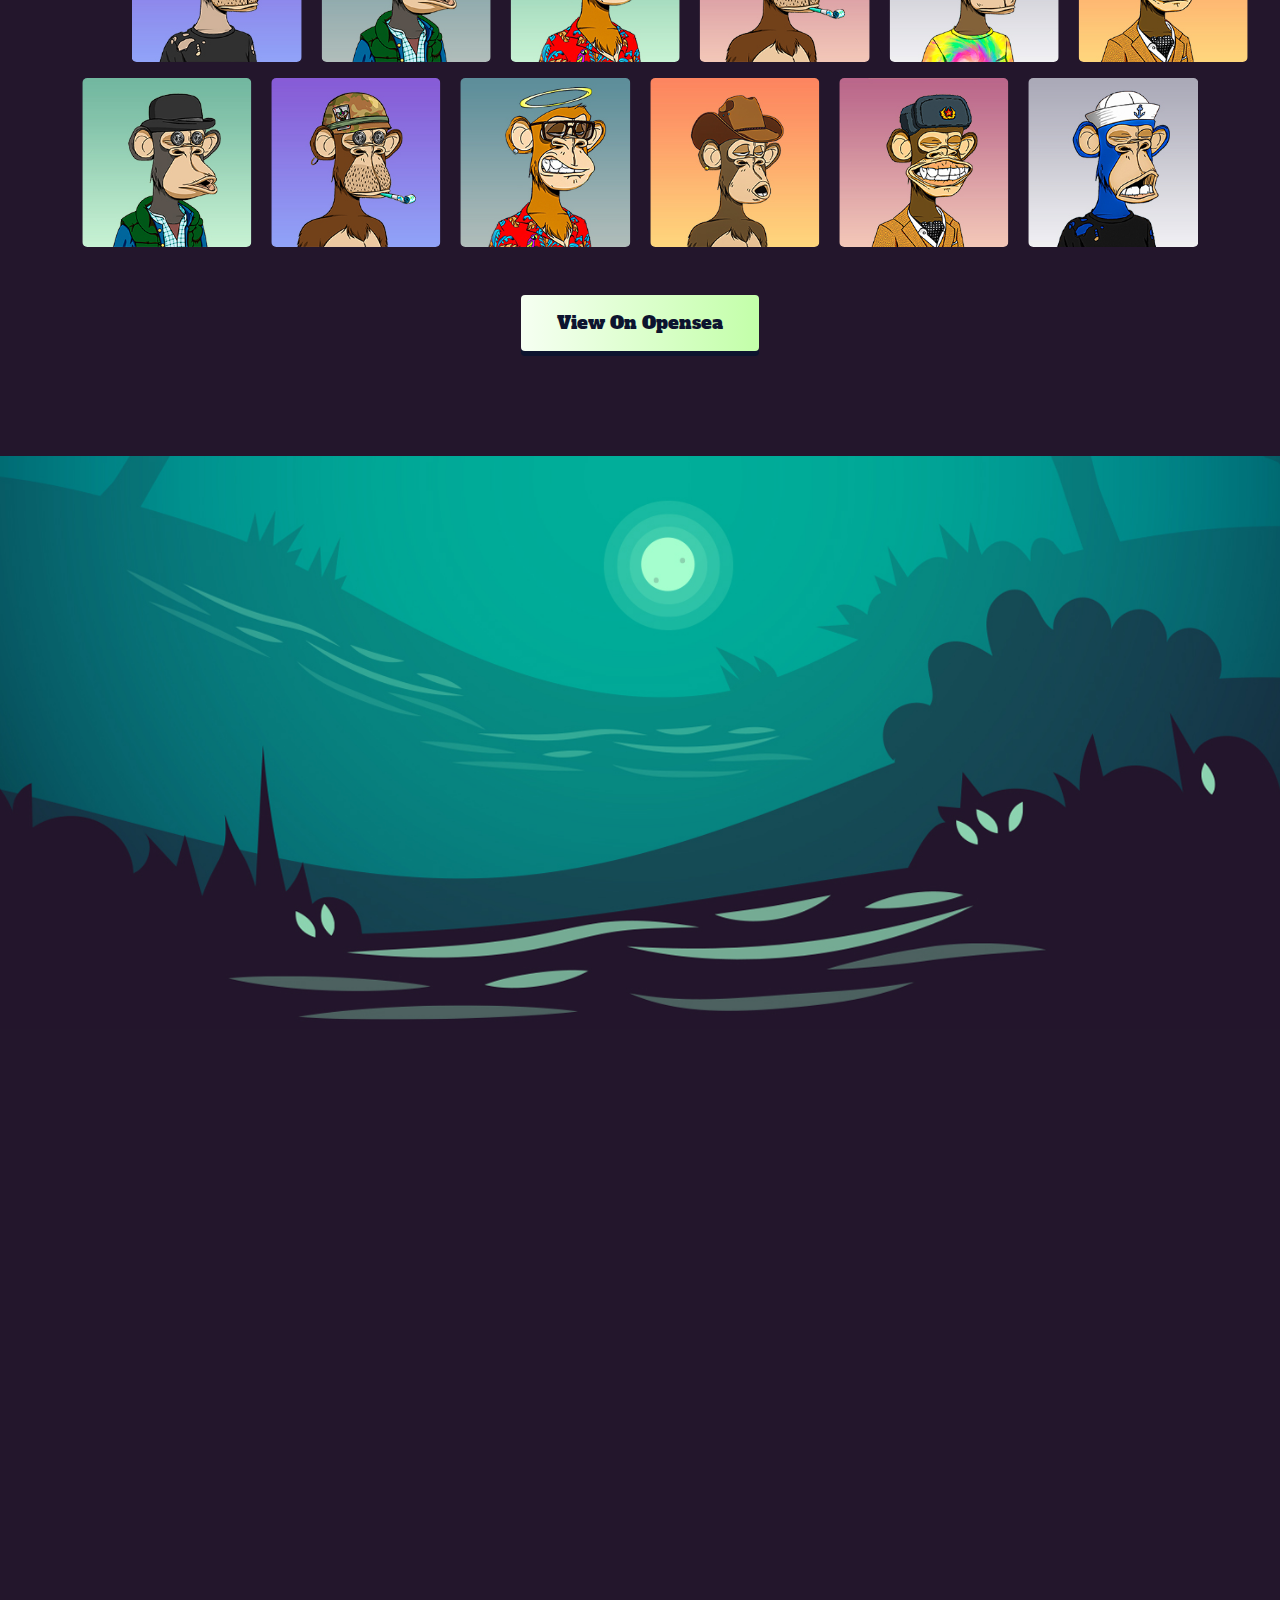
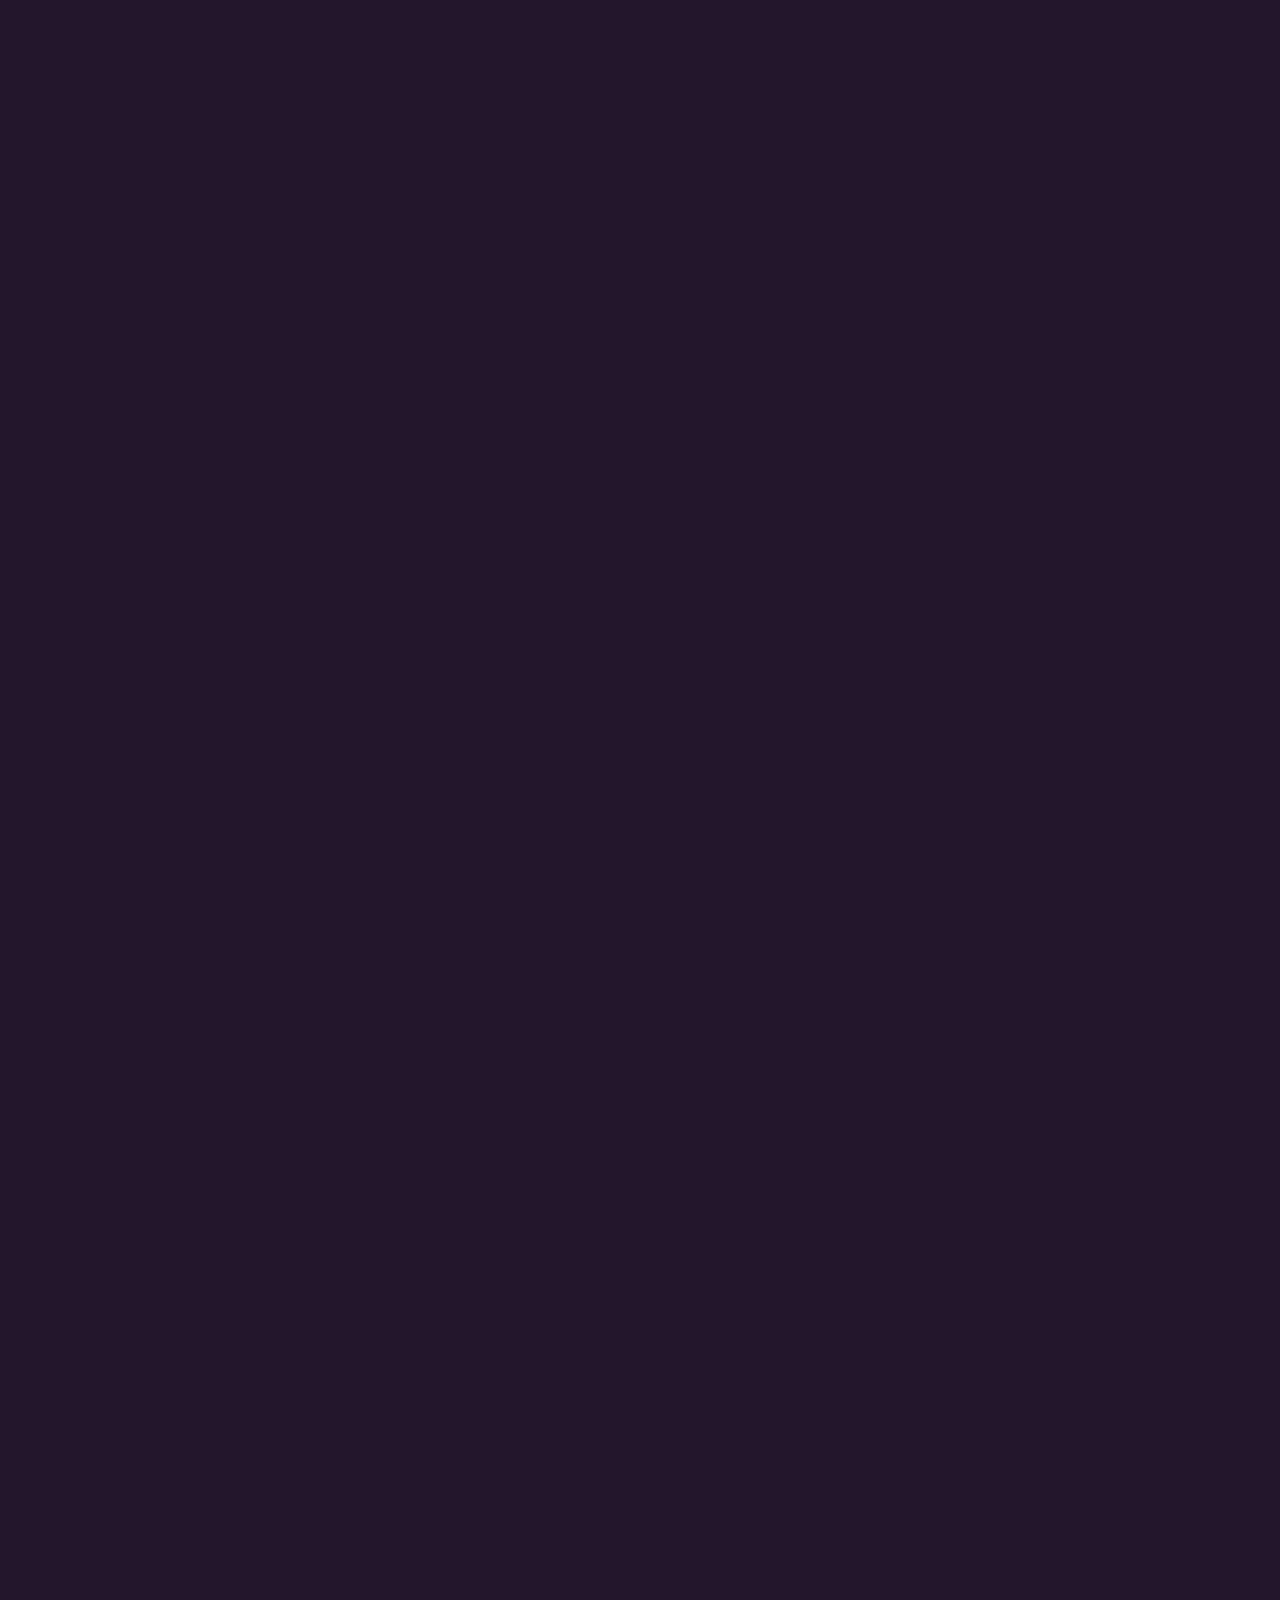
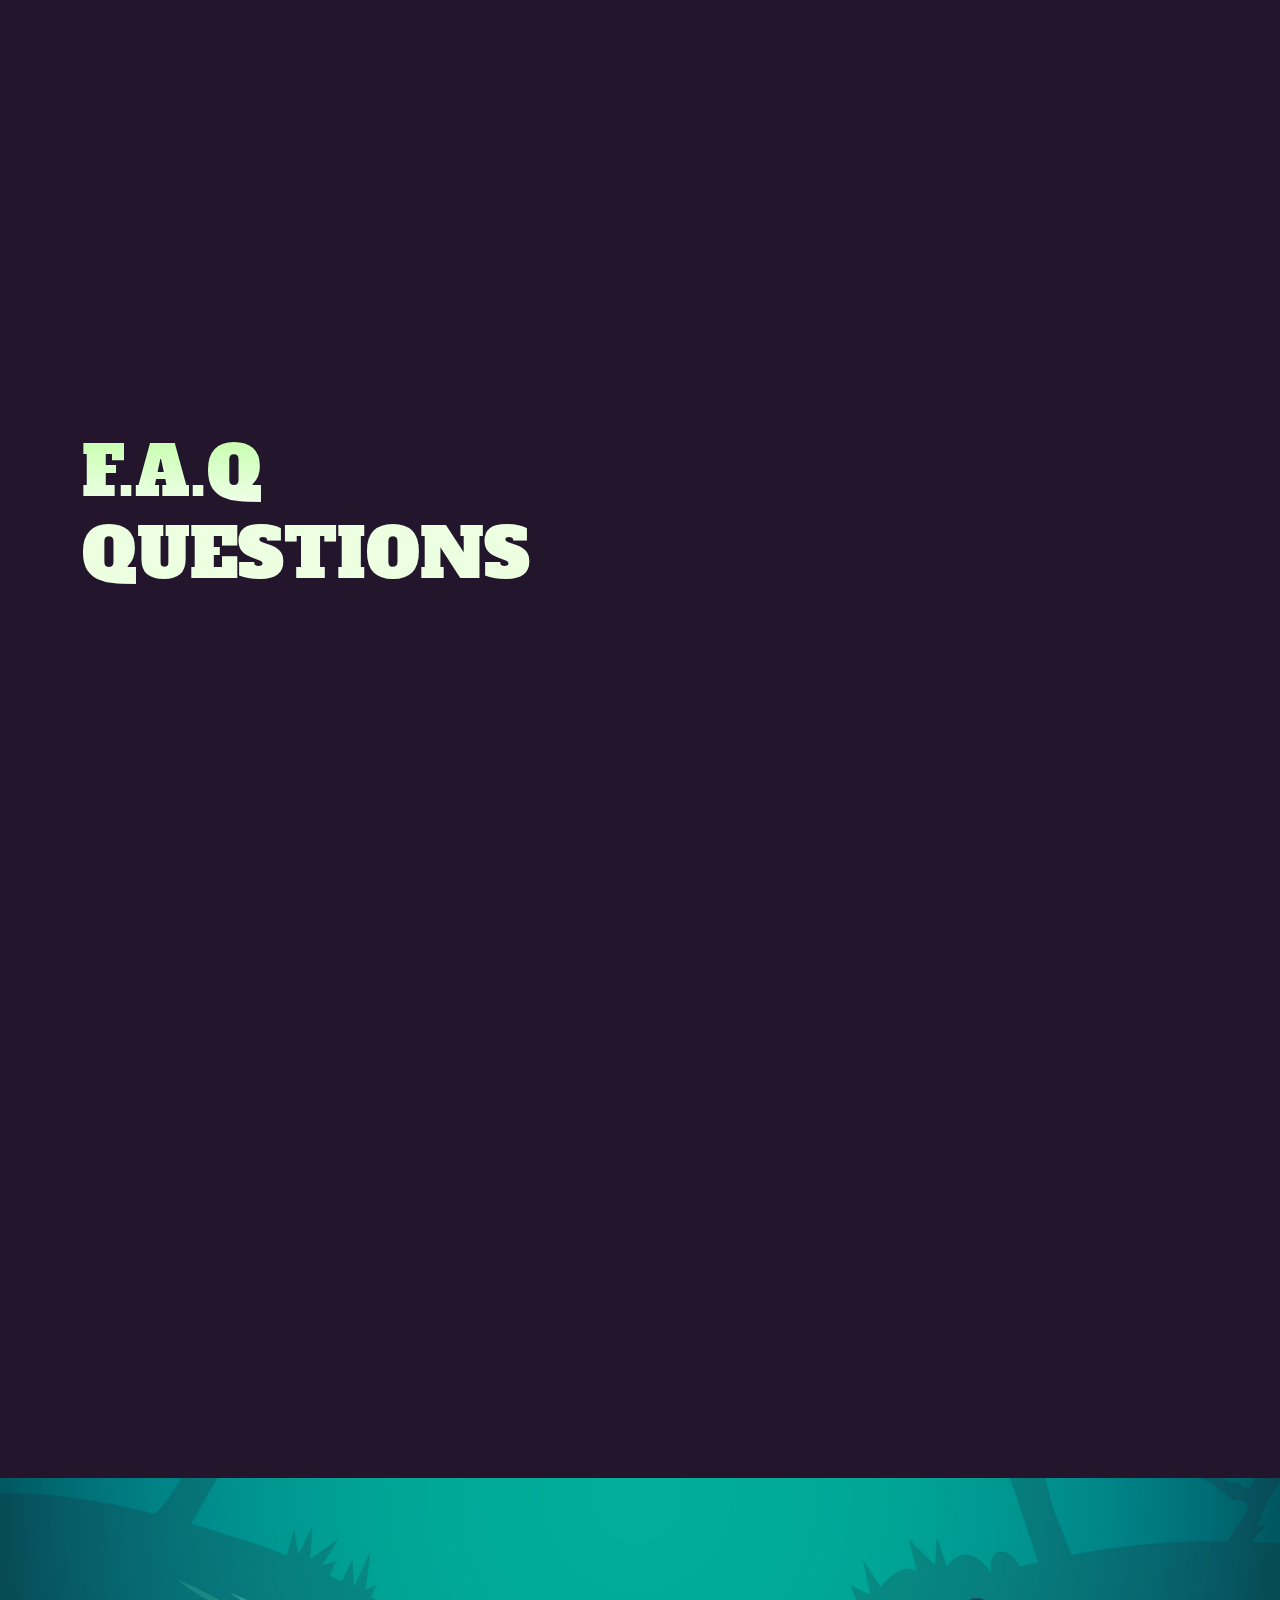
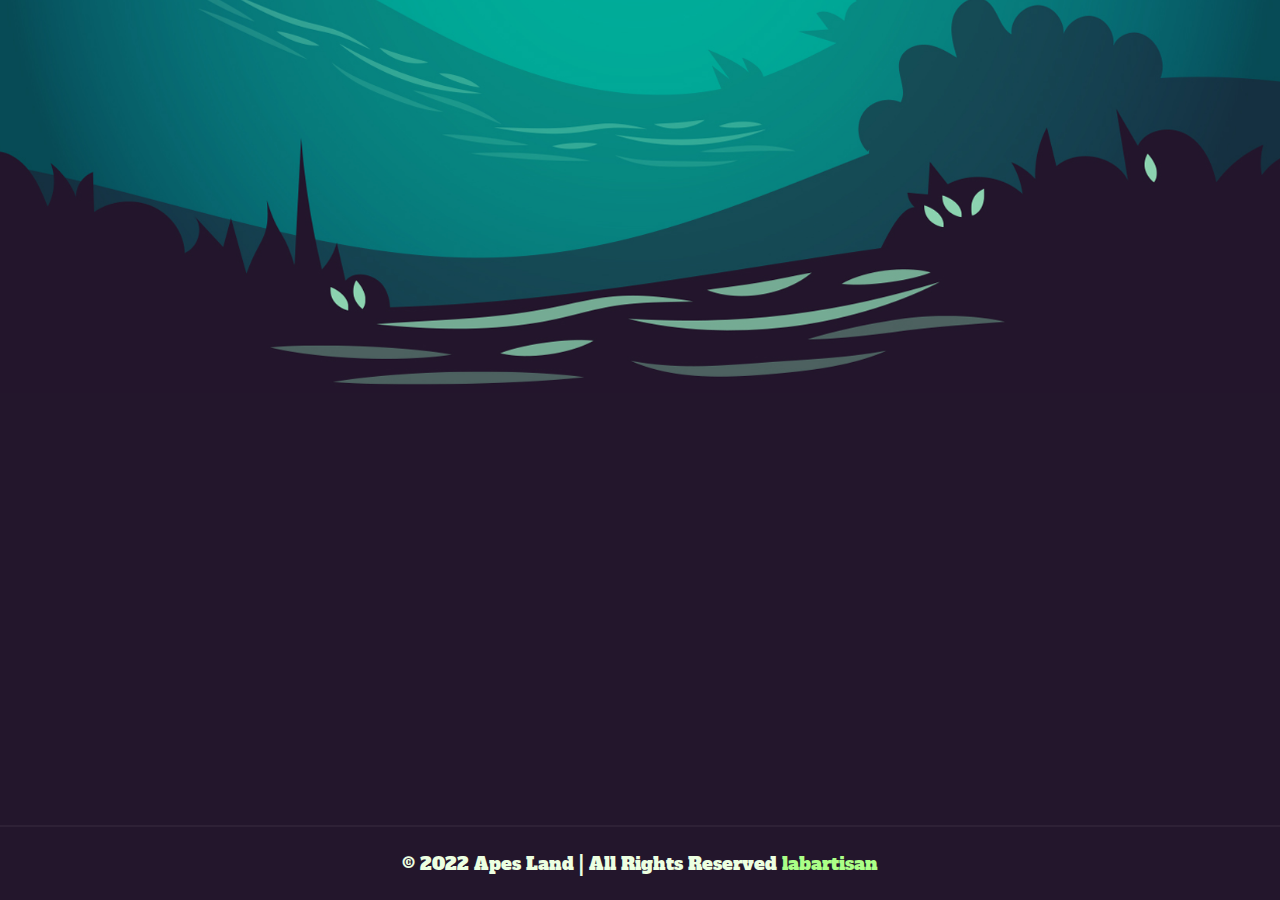
==== commit 0d34a481: "xx" ====
--- a/index.html
+++ b/index.html
@@ -277,7 +277,8 @@
         <div class="container">
             <div class="section-header aos-init aos-animate" data-aos="fade-up" data-aos-duration="1000">
                 <div class="section-header__content">
-                    <h2> <span class="color--gradient-y"> Meta Cannabis Entrepreneurs</span> Roadmap</h2>
+                    <h2> <span class="color--gradient-y"> Meta 
+                        Cannabis Entrepreneurs</span> Roadmap</h2>
                     <p>This is our roadmap so far, but this is only the beginning
                         we want to build our project around our community, so if
                         you have more ideas we are all ears</p>
